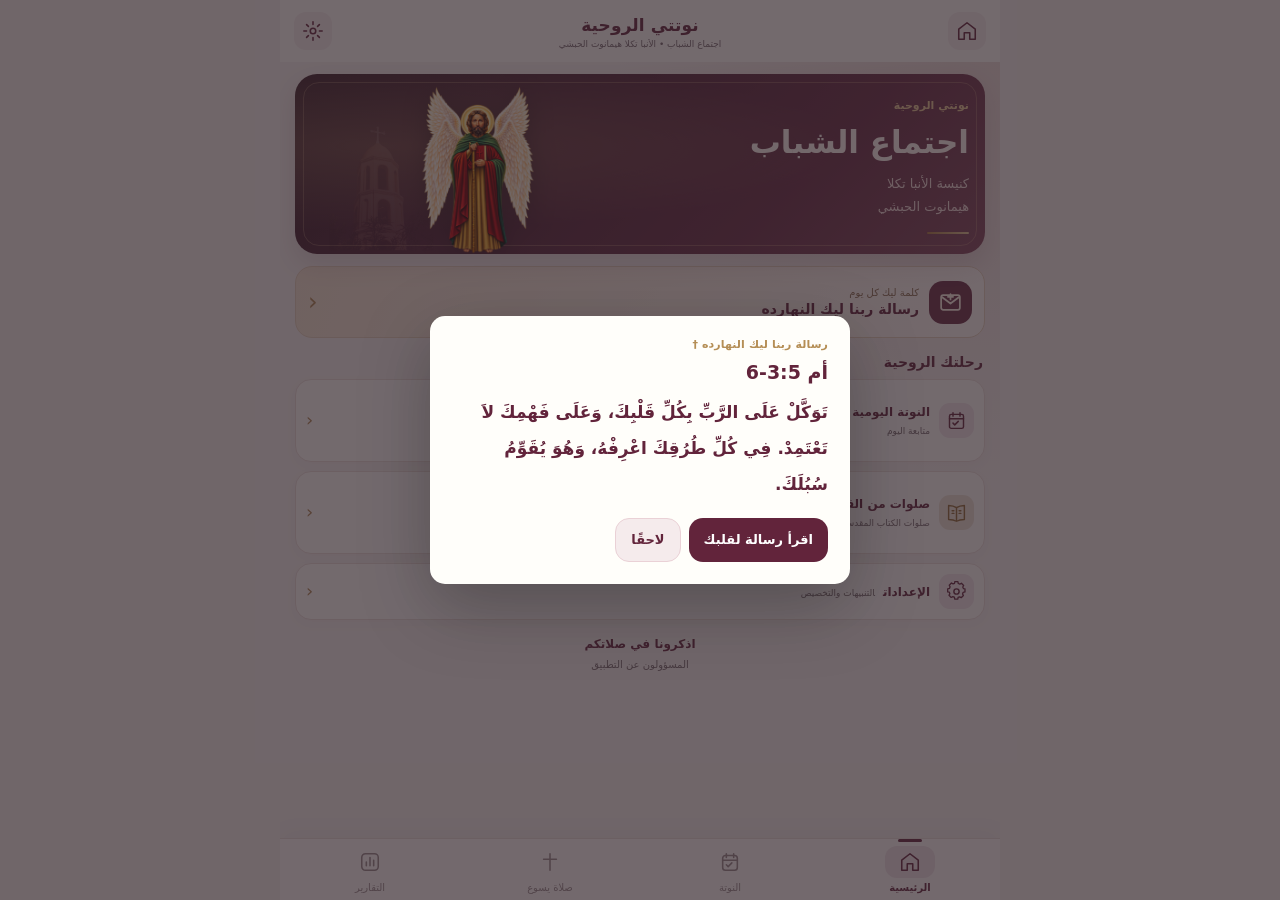
==== app/src/main/assets/index.html @ 1255332a "Add files via upload" ====
<!doctype html><html lang="ar" dir="rtl"><head><meta charset="utf-8"><meta name="viewport" content="width=device-width,initial-scale=1,viewport-fit=cover"><meta name="theme-color" content="#faf7f2"><title>نوتتي الروحية</title><link rel="stylesheet" href="style.css"></head><body><div id="app"><header class="topbar"><button id="backBtn" class="icon-btn" onclick="go('home')" aria-label="الرئيسية"><svg viewBox="0 0 24 24" fill="none" stroke="currentColor" stroke-width="1.7" stroke-linecap="round" stroke-linejoin="round"><path d="M3 10 12 3l9 7v11h-6v-7H9v7H3z"/></svg></button><div class="topbrand"><strong id="screenTitle">نوتتي الروحية</strong><span>اجتماع الشباب • الأنبا تكلا هيمانوت الحبشي</span></div><button class="icon-btn" onclick="go('settings')" aria-label="الإعدادات"><svg viewBox="0 0 24 24" fill="none" stroke="currentColor" stroke-width="1.7" stroke-linecap="round" stroke-linejoin="round"><circle cx="12" cy="12" r="3"/><path d="M12 2v3m0 14v3M2 12h3m14 0h3M5 5l2 2m10 10 2 2M5 19l2-2M17 7l2-2"/></svg></button></header><main id="view"></main><nav class="bottom-nav"><button data-page="home" onclick="go('home')"><span><svg viewBox="0 0 24 24" fill="none" stroke="currentColor" stroke-width="1.7" stroke-linecap="round" stroke-linejoin="round"><path d="M3 10 12 3l9 7v11h-6v-7H9v7H3z"/></svg></span>الرئيسية</button><button data-page="daily" onclick="go('daily')"><span><svg viewBox="0 0 24 24" fill="none" stroke="currentColor" stroke-width="1.7" stroke-linecap="round" stroke-linejoin="round"><rect x="4" y="5" width="16" height="16" rx="3"/><path d="M8 3v4m8-4v4M4 10h16m-12 5 2 2 4-4"/></svg></span>النوتة</button><button data-page="jesus" onclick="go('jesus')"><span><svg viewBox="0 0 24 24" fill="none" stroke="currentColor" stroke-width="1.7" stroke-linecap="round" stroke-linejoin="round"><path d="M12 3v18M5 9h14"/></svg></span>صلاة يسوع</button><button data-page="reports" onclick="go('reports')"><span><svg viewBox="0 0 24 24" fill="none" stroke="currentColor" stroke-width="1.7" stroke-linecap="round" stroke-linejoin="round"><rect x="3" y="3" width="18" height="18" rx="4"/><path d="M8 16v-4m4 4V7m4 9v-6"/></svg></span>التقارير</button></nav></div><div id="modalRoot"></div><script src="content.js"></script><script src="jesus_prayers.js"></script><script src="app.js"></script></body></html>
---- app/src/main/assets/style.css ----
:root{--bg:#faf7f2;--paper:#fffdfa;--wine:#74293f;--wine2:#925066;--deep:#482f38;--gold:#ad8652;--line:#e9ddd6;--muted:#85777a;--rose:#f5ebec;--shadow:0 5px 20px rgba(75,38,48,.07)}*{box-sizing:border-box}html,body{margin:0;height:100%;background:var(--bg);color:var(--deep);font-family:'Cairo','Noto Sans Arabic','Tahoma',sans-serif;-webkit-tap-highlight-color:transparent}body{overscroll-behavior:none}button,input{font-family:inherit}button{cursor:pointer}#app{display:flex;flex-direction:column;min-height:100dvh;max-width:720px;margin:auto;background:var(--bg)}.topbar{height:61px;min-height:61px;display:flex;align-items:center;padding:7px 16px;gap:12px;background:var(--paper);border-bottom:1px solid var(--line)}.topbrand{flex:1;min-width:0;text-align:center}.topbrand strong{font-size:17px;color:var(--wine);display:block;line-height:1.45}.topbrand span{display:block;font-size:9.5px;color:var(--muted);white-space:nowrap;overflow:hidden;text-overflow:ellipsis}.icon-btn{border:1px solid var(--line);background:#fff;width:36px;height:36px;border-radius:9px;font-size:21px;color:var(--wine);display:flex;align-items:center;justify-content:center}.bottom-nav{display:flex;height:64px;min-height:64px;background:#fff;box-shadow:0 -2px 12px #4f26300d;border-top:1px solid var(--line);padding-bottom:env(safe-area-inset-bottom)}.bottom-nav button{flex:1;background:transparent;border:0;font-size:11px;color:#998a8c;display:flex;flex-direction:column;align-items:center;justify-content:center;gap:3px}.bottom-nav button span{font-size:21px;line-height:1}.bottom-nav button.active{color:var(--wine);font-weight:800}main{flex:1;min-height:0;overflow-y:auto;padding:14px 17px 22px;scrollbar-width:thin}.hero{display:flex;align-items:center;min-height:190px;background:linear-gradient(118deg,#fffaf4,#f5e9e4);border:1px solid var(--line);border-radius:13px;overflow:hidden;position:relative;box-shadow:var(--shadow);padding:12px 15px}.hero-text{position:relative;z-index:1;flex:1;min-width:0}.eyebrow{font-size:11px;color:var(--gold);font-weight:700;letter-spacing:.1px}.hero h1{font-size:clamp(22px,6.8vw,30px);line-height:1.55;color:var(--wine);margin:2px 0 3px;font-weight:800}.hero .churchname{font-size:12px;line-height:1.9;color:#63464e;font-weight:600}.hero img{width:41%;height:184px;object-fit:contain;object-position:bottom center;filter:drop-shadow(0 5px 6px #65322518);align-self:end}.hero .tower{position:absolute;left:2%;bottom:-2px;width:29%;height:135px;opacity:.11;z-index:0;object-fit:contain;pointer-events:none}.section-label{margin:18px 2px 11px;color:var(--wine);font-size:14px;font-weight:800}.home-grid{display:grid;grid-template-columns:1fr 1fr;gap:11px}.home-tile{background:var(--paper);border:1px solid var(--line);min-height:103px;border-radius:11px;box-shadow:var(--shadow);display:flex;align-items:center;gap:11px;padding:13px 12px;text-align:right;color:var(--wine);font-size:13px;font-weight:800;line-height:1.6}.home-tile:active,.btn:active{transform:scale(.987)}.tile-icon{flex:none;width:37px;height:37px;border-radius:10px;background:var(--rose);color:var(--wine);display:grid;place-items:center;font-size:24px;font-weight:400}.home-tile small{display:block;font-size:10px;color:var(--muted);font-weight:400;margin-top:2px}.home-tile.special{background:#f4e8e9;border-color:#e4cbd0}.footer-note{text-align:center;margin:20px 0 0;color:var(--wine);font-size:13px;font-weight:750;line-height:1.9}.footer-note small{display:block;font-size:10px;color:var(--muted);font-weight:400}.ornament{height:2px;width:36px;background:var(--gold);margin:12px auto}.page-title{display:flex;align-items:center;justify-content:space-between;gap:10px;margin:3px 0 13px}.page-title h1{margin:0;color:var(--wine);font-size:21px}.subtext{font-size:12px;color:var(--muted);line-height:1.85}.card{background:var(--paper);border:1px solid var(--line);border-radius:12px;padding:14px;margin-bottom:11px;box-shadow:var(--shadow)}.card h2{color:var(--wine);font-size:15px;margin:0 0 10px}.tag{background:var(--rose);color:var(--wine);padding:5px 10px;border-radius:7px;font-size:11px}.pill-date{font-size:11px;color:var(--muted);background:#f3ece8;padding:5px 9px;border-radius:6px}.grid-checks{display:grid;grid-template-columns:repeat(2,minmax(0,1fr));gap:4px 10px}.check-item{display:flex;align-items:center;gap:8px;min-height:37px;color:#40353a;font-size:12.5px;cursor:pointer;line-height:1.5}.check-item input{accent-color:var(--wine);width:18px;height:18px;flex:none}.compact .card{padding:11px 13px;margin-bottom:7px}.compact .card h2{margin-bottom:5px}.compact .check-item{min-height:32px;font-size:12px}.btn{background:var(--wine);color:#fff;border:0;border-radius:9px;min-height:40px;padding:9px 14px;font-size:13px;font-weight:750}.btn.alt{background:var(--rose);color:var(--wine);border:1px solid #ead1d6}.btn.line{background:#fff;color:var(--wine);border:1px solid var(--line)}.row{display:flex;align-items:center;gap:9px}.space{justify-content:space-between}.stack{display:flex;flex-direction:column;gap:10px}.prayer-focus{display:flex;align-items:center;justify-content:center;flex-direction:column;min-height:52dvh;padding:30px 5px;text-align:center}.prayer-focus blockquote{margin:16px 0;color:var(--wine);font-size:clamp(27px,7vw,39px);font-weight:800;line-height:2.05;max-width:560px}.mini-cross{color:var(--gold);font-size:28px}.count-tap{border:1px solid #dfc8ce;border-radius:10px;background:#fff;display:flex;align-items:center;padding:7px 9px;gap:9px}.count-number{font-size:24px;color:var(--wine);font-weight:800;min-width:27px;text-align:center}.count-tap img{width:43px;height:43px;object-fit:cover;border-radius:50%;background:#f8f0e6;object-position:50% 15%}.hint{font-size:10px;color:var(--muted)}.reading{white-space:pre-wrap;font-size:20px;line-height:2.05;color:#372e30;overflow-wrap:anywhere}.verse{font-size:21px;line-height:2.1;font-weight:700;color:var(--wine);white-space:pre-wrap;margin:7px 0}.verse-source{color:#9a7450;font-size:12px}.message{font-size:18px;line-height:2;color:#463639;white-space:pre-wrap}.search{width:100%;padding:12px 13px;background:#fff;border:1px solid var(--line);border-radius:8px;font-size:14px;margin-bottom:12px;outline-color:var(--wine)}.prayer-row{width:100%;display:flex;align-items:center;justify-content:space-between;text-align:right;gap:10px;padding:13px 12px;background:#fff;border:1px solid var(--line);border-radius:9px;margin-bottom:8px;color:var(--wine)}.prayer-row strong{font-size:13px}.prayer-row small{font-size:10px;color:var(--muted);display:block;margin-top:4px}.report-kpis{display:grid;grid-template-columns:1fr 1fr;gap:9px}.kpi{border:1px solid var(--line);background:#fff;border-radius:10px;padding:13px}.kpi small{display:block;color:var(--muted);font-size:11px}.kpi strong{font-size:27px;color:var(--wine);display:block;margin:3px 0}.report-line{display:flex;align-items:center;justify-content:space-between;gap:7px;padding:10px 0;border-bottom:1px solid #f0e7e4;font-size:13px}.report-line:last-child{border-bottom:0}.report-line strong{color:var(--wine)}.field{border:1px solid var(--line);border-radius:8px;background:#fff;padding:11px;min-width:0;width:100%;color:var(--deep);font-size:13px}.notice{background:#fcf2ea;border:1px solid #eedcc7;color:#7e603e;border-radius:10px;padding:12px;font-size:12px;line-height:1.9;margin-bottom:10px}.notice.severe{background:#f9e9eb;border-color:#e8c2ca;color:#842e43}.setting-row{display:flex;justify-content:space-between;align-items:center;border-bottom:1px solid var(--line);padding:12px 0;gap:12px;font-size:13px}.setting-row input{accent-color:var(--wine);width:20px;height:20px}.modal-shade{position:fixed;inset:0;background:#2e2027aa;display:flex;align-items:center;justify-content:center;padding:22px;z-index:50}.modal{max-width:420px;width:100%;background:var(--paper);border-radius:15px;padding:22px;max-height:83dvh;overflow:auto;box-shadow:0 22px 70px #0004}.modal h2{font-size:19px;color:var(--wine);margin:0 0 12px}.actions{display:flex;flex-wrap:wrap;gap:8px;margin-top:15px}.muted{color:var(--muted)}.empty{text-align:center;color:var(--muted);padding:25px 10px;font-size:13px}.label{font-size:12px;font-weight:700;color:var(--wine);margin-bottom:5px;display:block}@media(max-height:780px){.hero{min-height:155px;padding:8px 13px}.hero img{height:153px}.home-tile{min-height:86px;padding:9px 10px}.home-grid{gap:8px}.section-label{margin:12px 2px 8px}.footer-note{margin-top:11px}main{padding-top:9px}.tile-icon{width:31px;height:31px;font-size:21px}.home-tile{font-size:12px}.home-tile small{font-size:9px}}@media(max-width:350px){.home-tile{gap:7px;padding:9px 7px;font-size:11px}.tile-icon{width:29px;height:29px;font-size:19px}.grid-checks{column-gap:5px}.check-item{font-size:11px}}@media print{.topbar,.bottom-nav,.btn,.icon-btn,.search,.no-print{display:none!important}main{overflow:visible!important}.card{box-shadow:none}body{background:white}}

/* v7 refinement: restrained premium modern mobile UI */
:root{--bg:#fbf8f4;--paper:#fffefc;--wine:#742c44;--gold:#ad8b59;--line:#e8ded8;--shadow:0 3px 16px rgba(72,38,50,.055)}
body{font-family:Tahoma,"Noto Sans Arabic",Arial,sans-serif}.hero{background:linear-gradient(120deg,#fffefd,#f7eee9);border-radius:10px}.home-tile{border-radius:9px;box-shadow:0 2px 10px #4b26300b}.tile-icon{border-radius:8px}.card,.prayer-row,.kpi{border-radius:9px}.prayer-focus blockquote{font-weight:750;line-height:1.95}.bottom-nav{box-shadow:0 -1px 9px #4f263010}.notice{border-radius:8px}.field{font-size:12px}select.field{min-height:40px}.home-tile.special{background:#f9f1ef}.topbrand span{font-size:9px}.hero .tower{opacity:.14}

.diary-date{max-width:132px;width:132px;height:35px;padding:4px 6px;font-size:11px}.page-title:has(.diary-date) h1{font-size:17px}

/* Flat modern line icons and compact responsive home */
.tile-icon svg{display:block}.tile-icon{background:#f7efec}.home-tile.special .tile-icon{background:#f1e2e5}.home-tile{font-weight:700}.hero h1{letter-spacing:0}.hero-text .churchname{max-width:200px}.topbrand strong{font-weight:750}
@media(max-height:740px){.hero{min-height:142px}.hero img{height:136px}.home-tile{min-height:74px}.section-label{margin:9px 2px 7px}.footer-note{margin-top:7px}main{padding-bottom:10px}.bottom-nav{height:55px;min-height:55px}}


/* v9 premium refresh */
.topbar{height:74px;min-height:74px;padding:10px 18px;border-bottom:1px solid #e7ddd8;background:linear-gradient(180deg,#fffefd 0%,#fbf7f3 100%);box-shadow:0 10px 25px rgba(71,39,49,.04)}
.topbrand strong{font-size:19px;font-weight:800;letter-spacing:.1px}
.topbrand span{font-size:11px}
.icon-btn{width:46px;height:46px;border-radius:16px;background:linear-gradient(180deg,#fff,#f7efeb);box-shadow:0 8px 18px rgba(90,53,65,.06);font-size:24px}
main{padding:18px 18px 24px}
.premium-hero{min-height:225px;padding:18px 18px 12px;border-radius:24px;background:radial-gradient(circle at top right,rgba(173,139,89,.15),transparent 32%),linear-gradient(135deg,#fffdfb 0%,#f6ece7 55%,#f3e6df 100%);box-shadow:0 16px 40px rgba(79,39,54,.08)}
.premium-hero .hero-text{padding-inline-start:4px}
.premium-hero .hero-subline{margin-top:12px;font-size:12.5px;line-height:1.85;color:#765a61;background:rgba(255,255,255,.55);padding:8px 12px;border:1px solid rgba(116,44,68,.08);border-radius:999px;display:inline-block;backdrop-filter:blur(4px)}
.premium-hero h1{font-size:clamp(28px,7vw,34px);margin-top:4px}
.premium-hero .churchname{font-size:16px;line-height:1.8;color:#5b4048}
.premium-hero img:not(.tower){height:215px;width:38%}
.premium-hero .tower{opacity:.12;width:32%}
.quick-strip{display:grid;grid-template-columns:repeat(3,1fr);gap:10px;margin:16px 0 10px}
.quick-pill{background:linear-gradient(180deg,#fff,#fbf5f1);border:1px solid #eadfda;border-radius:18px;padding:12px 10px;box-shadow:0 8px 24px rgba(76,42,54,.045);text-align:center}
.quick-pill strong{display:block;font-size:22px;color:var(--wine);margin-bottom:3px}
.quick-pill span{font-size:11px;color:#7e7174}
.section-label{font-size:18px;margin:20px 4px 12px}
.premium-grid{gap:14px;margin-top:12px}
.home-tile{min-height:118px;border-radius:22px;padding:16px 14px;border:1px solid #eadfd9;box-shadow:0 14px 32px rgba(76,41,53,.06);background:linear-gradient(180deg,#fffefd,#fbf6f2)}
.home-tile.special{background:linear-gradient(180deg,#f9efef,#f7ecec);border-color:#ead3d8}
.tile-icon{width:48px;height:48px;border-radius:16px;background:linear-gradient(180deg,#f8f0ec,#f2e3e6);box-shadow:inset 0 1px 0 rgba(255,255,255,.9);color:var(--wine)}
.tile-icon svg{width:26px;height:26px}
.home-tile span{font-size:15px;line-height:1.7}
.home-tile small{font-size:11.5px;margin-top:4px;line-height:1.7}
.footer-note{margin:26px 0 6px;font-size:18px;line-height:1.8}
.footer-note small{font-size:12px}
.page-title{margin:6px 0 16px}
.page-title h1{font-size:24px}
.tag{padding:7px 11px;border-radius:999px;background:#f4e8e9;font-weight:700}
.jesus-hero{background:linear-gradient(180deg,#fffefd 0%,#f9f3ef 100%);border:1px solid #eadfd8;border-radius:24px;padding:16px;box-shadow:0 16px 34px rgba(71,38,49,.06)}
.jesus-stats{display:grid;grid-template-columns:repeat(3,1fr);gap:10px;margin-bottom:14px}
.stat-box{background:#fff;border:1px solid #eee1db;border-radius:18px;padding:12px 10px;text-align:center;box-shadow:0 6px 18px rgba(70,36,47,.04)}
.stat-box.primary{background:linear-gradient(180deg,#fff8f8,#f9edee);border-color:#e8d1d6}
.stat-box small{display:block;font-size:11px;color:#87777b;margin-bottom:4px}
.stat-box strong{display:block;font-size:24px;color:var(--wine)}
.count-tap.giant{width:100%;justify-content:space-between;align-items:center;padding:14px 16px;border-radius:22px;border:1px solid #e6d6cd;background:linear-gradient(135deg,#fff6f1,#fdfaf7);box-shadow:0 14px 24px rgba(95,63,45,.08);min-height:96px;transition:transform .12s ease, box-shadow .12s ease}
.count-tap.giant:active{transform:scale(.985)}
.tap-visual{display:flex;align-items:center;gap:14px;text-align:right}
.tap-visual img{width:62px;height:62px;border-radius:18px;padding:3px;background:linear-gradient(180deg,#fff4e9,#f7e2cf);box-shadow:0 8px 20px rgba(98,67,33,.13)}
.tap-visual b{display:block;color:var(--wine);font-size:18px;margin-bottom:3px}
.tap-visual span{display:block;font-size:12px;color:#7d6e73}
.tap-plus{font-size:24px;font-weight:800;color:#9f7b49;background:#fff;border:1px solid #ead9cb;min-width:54px;height:54px;border-radius:18px;display:grid;place-items:center;box-shadow:0 8px 18px rgba(95,63,45,.08)}
.count-tap.giant.pulse{animation:pulseTap .26s ease 1}
@keyframes pulseTap{0%{transform:scale(1)}50%{transform:scale(.985);box-shadow:0 8px 18px rgba(95,63,45,.15)}100%{transform:scale(1)}}
.jesus-actions{margin-top:12px;align-items:flex-start}
.jesus-actions .hint{font-size:12px;line-height:1.85;max-width:70%}
.premium-prayer-focus{min-height:43dvh;padding:30px 10px 10px}
.premium-prayer-focus blockquote{font-size:clamp(30px,7.2vw,44px);line-height:2.0;letter-spacing:.1px}
.ornament.wide{width:104px;height:4px;border-radius:999px;background:linear-gradient(90deg,#b49260,#d0b07a,#b49260)}
.bottom-nav{height:74px;min-height:74px;border-top:1px solid #e9dfda;background:rgba(255,255,255,.96);backdrop-filter:blur(10px);box-shadow:0 -10px 30px rgba(75,37,48,.06)}
.bottom-nav button{font-size:12px;gap:5px}
.bottom-nav button span{font-size:23px}
.bottom-nav button.active{position:relative}
.bottom-nav button.active::before{content:'';position:absolute;top:6px;left:50%;transform:translateX(-50%);width:28px;height:3px;border-radius:999px;background:var(--wine)}
.card,.prayer-row,.kpi,.field{border-radius:18px}
.card{box-shadow:0 14px 30px rgba(71,37,49,.05);padding:16px}
.btn{border-radius:14px;min-height:44px;padding:10px 15px;box-shadow:0 10px 18px rgba(116,44,68,.14)}
.btn.line,.btn.alt{box-shadow:none}
@media(max-width:420px){
  .premium-hero{min-height:205px;padding:16px 14px 10px}
  .premium-hero img:not(.tower){height:188px;width:42%}
  .quick-strip{grid-template-columns:1fr;gap:8px}
  .home-grid{grid-template-columns:1fr 1fr}
  .home-tile{min-height:110px;padding:14px 12px}
  .tile-icon{width:44px;height:44px}
  .jesus-stats{grid-template-columns:1fr}
  .count-tap.giant{padding:12px 13px}
  .tap-visual b{font-size:16px}
  .jesus-actions{flex-direction:column;gap:10px}
  .jesus-actions .hint{max-width:100%}
}

.premium-prayer-focus{min-height:0;padding:24px 15px 30px;margin-top:16px;background:linear-gradient(145deg,#fffdf9,#f8efea);border:1px solid var(--line);border-radius:24px}.premium-prayer-focus blockquote{font-size:clamp(22px,5.7vw,32px);line-height:1.9;overflow-wrap:anywhere;white-space:pre-wrap;margin:12px 0 18px}.prayer-change{animation:prayerReveal .24s ease-out}@keyframes prayerReveal{from{opacity:.2;transform:translateY(5px)}to{opacity:1;transform:translateY(0)}}@media(prefers-reduced-motion:reduce){.prayer-change{animation:none}}@media(max-width:420px){.jesus-stats{grid-template-columns:repeat(3,minmax(0,1fr));gap:6px}.stat-box{padding:8px 4px}.stat-box small{font-size:10px}.quick-strip{grid-template-columns:repeat(3,minmax(0,1fr));gap:6px}.quick-pill{padding:8px 4px}}
/* V12: editorial, youth-oriented interface; stable viewport shell */
:root{--bg:#f6f3ef;--paper:#fffefa;--wine:#62243b;--deep:#35252d;--gold:#b58e55;--muted:#74696c;--line:#e8ded8}
html,body{height:100%;overflow:hidden}body{font-family:system-ui,'Noto Sans Arabic',Arial,sans-serif}#app{height:100vh;height:100dvh;min-height:0;overflow:hidden;background:radial-gradient(ellipse at 100% 0,#eadad5 0,transparent 38%),var(--bg)}.topbar{height:62px;min-height:62px;padding:8px 14px;background:#fffefa;border:0;box-shadow:none}.topbrand strong{font-size:17px;line-height:1.5}.topbrand span{font-size:9px}.icon-btn{width:38px;height:38px;border-radius:12px;box-shadow:none;background:#f6f0ec;border:0}.icon-btn svg,.bottom-nav svg{width:22px;height:22px;display:block}main{padding:12px 15px 16px;overflow:auto;overscroll-behavior:contain}.bottom-nav{flex-shrink:0;height:62px;min-height:62px;background:#fffefa;box-shadow:0 -5px 24px #3a20200a}.bottom-nav button{font-size:10px;gap:4px}.bottom-nav button.active::before{top:0;width:24px;height:3px}.bottom-nav button.active span{background:#f2e5e8;border-radius:12px;padding:5px 14px}.bottom-nav button span{padding:5px 14px}.welcome-art{position:relative;overflow:hidden;isolation:isolate;display:flex;align-items:center;min-height:180px;border-radius:22px;background:radial-gradient(ellipse at 12% 40%,#b78e6655,transparent 55%),linear-gradient(135deg,#321823,#652b42 70%,#81465a);color:#fff5e6;box-shadow:0 10px 24px #51253825;padding:20px 16px}.welcome-art:before{content:'';position:absolute;inset:8px;border:1px solid #e8c99845;border-radius:16px;pointer-events:none}.welcome-copy{z-index:2;width:60%}.welcome-kicker{font-size:11px;color:#e8c893;font-weight:600}.welcome-copy h1{font-size:clamp(23px,6.4vw,31px);margin:6px 0;line-height:1.5;color:#fffaf2}.welcome-copy p{font-size:13px;line-height:1.8;margin:0;color:#f1ddd9}.gold-rule{display:block;background:linear-gradient(90deg,#a9783f,#e4c995);height:2px;width:42px;border-radius:4px;margin-top:14px}.welcome-saint{position:absolute;left:5%;bottom:0;height:94%;width:43%;object-fit:contain;object-position:bottom;filter:drop-shadow(0 4px 12px #0005);z-index:1}.welcome-tower{position:absolute;left:0;bottom:0;height:80%;opacity:.13;z-index:0}.feature-link{width:100%;margin:12px 0 0;border:1px solid #e5d3bc;border-radius:17px;background:linear-gradient(110deg,#f4e5d1,#fffcf7);padding:12px;display:flex;align-items:center;gap:10px;text-align:right;color:var(--wine);min-height:72px}.feature-symbol{display:grid;place-items:center;width:43px;height:43px;border-radius:14px;color:#fff5e6;background:#692d44;flex:none}.feature-link small,.feature-link strong{display:block}.feature-link small{font-size:10px;color:#866a4c}.feature-link strong{font-size:14px;margin-top:3px}.arrow{margin-inline-start:auto;font-size:24px;font-weight:400;color:#ad8652}.section-label{font-size:14px;margin:16px 2px 9px}.modern-grid{gap:9px;margin:0}.modern-grid .home-tile{min-height:83px;padding:10px;border-radius:16px;box-shadow:0 4px 13px #49263708;gap:9px;background:#fffefa;align-items:center}.modern-grid .tile-icon{width:35px;height:35px;border-radius:11px;background:#f2e7e9;box-shadow:none}.modern-grid .tile-icon svg{width:21px;height:21px}.modern-grid .tile-copy{font-size:12px;line-height:1.5;min-width:0}.modern-grid .tile-copy small{font-size:9px;line-height:1.5;margin-top:4px}.modern-grid .arrow{font-size:18px}.modern-grid .tile-settings{grid-column:1/-1;min-height:56px}.modern-grid .tile-settings .tile-copy small{display:inline;margin-inline-start:8px}.tile-jesus .tile-icon,.tile-prayers .tile-icon{background:#eee5d5;color:#906b37}.footer-note{font-size:12px;margin:14px 0 0}.footer-note small{font-size:10px}.feature-link:active,.home-tile:active,.dock-tap:active{transform:scale(.98)}.feature-link,.home-tile,.dock-tap{transition:transform .15s ease}.prayer-layout{height:100%;min-height:0;display:flex;flex-direction:column;gap:10px}.prayer-toolbar{display:flex;align-items:center;justify-content:space-between;gap:8px;color:var(--wine);font-size:13px;font-weight:700;flex:none}.font-controls{display:flex;align-items:center;gap:7px;font-size:10px;color:var(--muted)}.font-controls button{border:1px solid var(--line);border-radius:10px;background:#fffefa;width:38px;height:36px;font-size:23px;line-height:1;color:var(--wine)}.prayer-stage{flex:1;min-height:0;display:flex;flex-direction:column;align-items:center;justify-content:center;position:relative;border-radius:22px;border:1px solid #e5d8cc;background:radial-gradient(ellipse at 50% 0,#f1dfc880,transparent 55%),#fffdfa;padding:18px 16px;box-shadow:0 6px 25px #5b302a0a;overflow:hidden}.stage-cross{font-size:28px;color:var(--gold);flex:none;margin-bottom:12px}.prayer-scroll{min-height:0;max-height:100%;overflow:auto;width:100%;text-align:center;overscroll-behavior:contain}.prayer-stage blockquote{margin:0;color:var(--wine);line-height:1.85;font-weight:650;overflow-wrap:anywhere;white-space:pre-wrap}.prayer-stage .gold-rule{flex:none;margin:18px auto 0}.prayer-dock{flex:none;display:grid;grid-template-columns:1fr 1.25fr 1fr;align-items:center;gap:6px 8px;background:#fffefa;border:1px solid var(--line);padding:10px 12px;border-radius:20px;box-shadow:0 5px 22px #4e26310a}.dock-stat{text-align:center}.dock-stat small{display:block;font-size:10px;color:var(--muted)}.dock-stat strong{display:block;color:var(--wine);font-size:25px;line-height:1.6}.dock-tap{display:flex;flex-direction:column;align-items:center;gap:2px;border:0;background:transparent;color:var(--wine);font-size:11px;font-weight:700;padding:0;touch-action:manipulation}.dock-tap img{width:77px;height:77px;object-fit:contain;display:block}.dock-tap.pulse img{animation:dockPulse .22s ease}@keyframes dockPulse{50%{transform:scale(.91)}}.resume-button{grid-column:1/3;justify-self:start;background:#f5e9eb;color:var(--wine);border:0;border-radius:10px;padding:8px 12px;font-size:11px}.carry-label{font-size:9px;text-align:center;color:var(--muted)}main[data-screen=jesus]{overflow:hidden}.card,.prayer-row,.kpi{border-radius:15px;box-shadow:0 4px 16px #4e263108}.btn{background:var(--wine);box-shadow:none}.field{border-radius:12px}.setting-row{line-height:1.6}.setting-row input[type=checkbox]{appearance:none;width:42px;height:24px;border-radius:99px;background:#d9d1cf;position:relative;flex:none;transition:background .2s}.setting-row input[type=checkbox]:checked{background:var(--wine)}.setting-row input[type=checkbox]:before{content:'';position:absolute;top:3px;left:3px;width:18px;height:18px;background:white;border-radius:50%;transition:transform .2s}.setting-row input[type=checkbox]:checked:before{transform:translateX(18px)}@media(max-height:690px){.welcome-art{min-height:150px;padding:14px}.modern-grid .home-tile{min-height:69px}.feature-link{min-height:60px}.topbar{height:54px;min-height:54px}.bottom-nav{height:55px;min-height:55px}.prayer-stage{padding:12px}.dock-tap img{width:63px;height:63px}}@media(prefers-reduced-motion:reduce){*{animation:none!important;transition:none!important}}
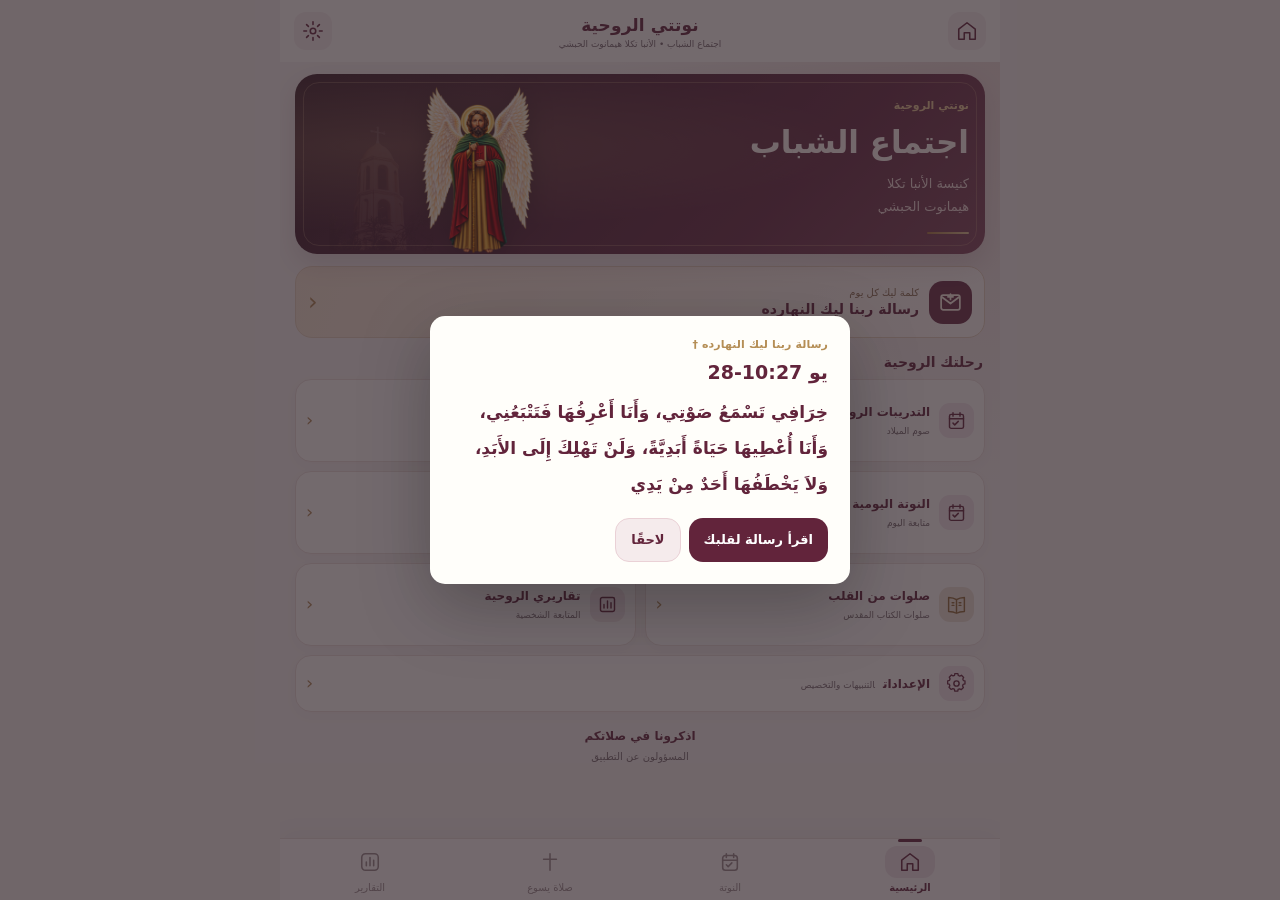
==== commit 24bce1d5: "Add files via upload" ====
--- a/app/src/main/assets/index.html
+++ b/app/src/main/assets/index.html
@@ -1 +1 @@
-<!doctype html><html lang="ar" dir="rtl"><head><meta charset="utf-8"><meta name="viewport" content="width=device-width,initial-scale=1,viewport-fit=cover"><meta name="theme-color" content="#faf7f2"><title>نوتتي الروحية</title><link rel="stylesheet" href="style.css"></head><body><div id="app"><header class="topbar"><button id="backBtn" class="icon-btn" onclick="go('home')" aria-label="الرئيسية"><svg viewBox="0 0 24 24" fill="none" stroke="currentColor" stroke-width="1.7" stroke-linecap="round" stroke-linejoin="round"><path d="M3 10 12 3l9 7v11h-6v-7H9v7H3z"/></svg></button><div class="topbrand"><strong id="screenTitle">نوتتي الروحية</strong><span>اجتماع الشباب • الأنبا تكلا هيمانوت الحبشي</span></div><button class="icon-btn" onclick="go('settings')" aria-label="الإعدادات"><svg viewBox="0 0 24 24" fill="none" stroke="currentColor" stroke-width="1.7" stroke-linecap="round" stroke-linejoin="round"><circle cx="12" cy="12" r="3"/><path d="M12 2v3m0 14v3M2 12h3m14 0h3M5 5l2 2m10 10 2 2M5 19l2-2M17 7l2-2"/></svg></button></header><main id="view"></main><nav class="bottom-nav"><button data-page="home" onclick="go('home')"><span><svg viewBox="0 0 24 24" fill="none" stroke="currentColor" stroke-width="1.7" stroke-linecap="round" stroke-linejoin="round"><path d="M3 10 12 3l9 7v11h-6v-7H9v7H3z"/></svg></span>الرئيسية</button><button data-page="daily" onclick="go('daily')"><span><svg viewBox="0 0 24 24" fill="none" stroke="currentColor" stroke-width="1.7" stroke-linecap="round" stroke-linejoin="round"><rect x="4" y="5" width="16" height="16" rx="3"/><path d="M8 3v4m8-4v4M4 10h16m-12 5 2 2 4-4"/></svg></span>النوتة</button><button data-page="jesus" onclick="go('jesus')"><span><svg viewBox="0 0 24 24" fill="none" stroke="currentColor" stroke-width="1.7" stroke-linecap="round" stroke-linejoin="round"><path d="M12 3v18M5 9h14"/></svg></span>صلاة يسوع</button><button data-page="reports" onclick="go('reports')"><span><svg viewBox="0 0 24 24" fill="none" stroke="currentColor" stroke-width="1.7" stroke-linecap="round" stroke-linejoin="round"><rect x="3" y="3" width="18" height="18" rx="4"/><path d="M8 16v-4m4 4V7m4 9v-6"/></svg></span>التقارير</button></nav></div><div id="modalRoot"></div><script src="content.js"></script><script src="jesus_prayers.js"></script><script src="app.js"></script></body></html>
+<!doctype html><html lang="ar" dir="rtl"><head><meta charset="utf-8"><meta name="viewport" content="width=device-width,initial-scale=1,viewport-fit=cover"><meta name="theme-color" content="#faf7f2"><title>نوتتي الروحية</title><link rel="stylesheet" href="style.css"></head><body><div id="app"><header class="topbar"><button id="backBtn" class="icon-btn" onclick="go('home')" aria-label="الرئيسية"><svg viewBox="0 0 24 24" fill="none" stroke="currentColor" stroke-width="1.7" stroke-linecap="round" stroke-linejoin="round"><path d="M3 10 12 3l9 7v11h-6v-7H9v7H3z"/></svg></button><div class="topbrand"><strong id="screenTitle">نوتتي الروحية</strong><span>اجتماع الشباب • الأنبا تكلا هيمانوت الحبشي</span></div><button class="icon-btn" onclick="go('settings')" aria-label="الإعدادات"><svg viewBox="0 0 24 24" fill="none" stroke="currentColor" stroke-width="1.7" stroke-linecap="round" stroke-linejoin="round"><circle cx="12" cy="12" r="3"/><path d="M12 2v3m0 14v3M2 12h3m14 0h3M5 5l2 2m10 10 2 2M5 19l2-2M17 7l2-2"/></svg></button></header><main id="view"></main><nav class="bottom-nav"><button data-page="home" onclick="go('home')"><span><svg viewBox="0 0 24 24" fill="none" stroke="currentColor" stroke-width="1.7" stroke-linecap="round" stroke-linejoin="round"><path d="M3 10 12 3l9 7v11h-6v-7H9v7H3z"/></svg></span>الرئيسية</button><button data-page="daily" onclick="go('daily')"><span><svg viewBox="0 0 24 24" fill="none" stroke="currentColor" stroke-width="1.7" stroke-linecap="round" stroke-linejoin="round"><rect x="4" y="5" width="16" height="16" rx="3"/><path d="M8 3v4m8-4v4M4 10h16m-12 5 2 2 4-4"/></svg></span>النوتة</button><button data-page="jesus" onclick="go('jesus')"><span><svg viewBox="0 0 24 24" fill="none" stroke="currentColor" stroke-width="1.7" stroke-linecap="round" stroke-linejoin="round"><path d="M12 3v18M5 9h14"/></svg></span>صلاة يسوع</button><button data-page="reports" onclick="go('reports')"><span><svg viewBox="0 0 24 24" fill="none" stroke="currentColor" stroke-width="1.7" stroke-linecap="round" stroke-linejoin="round"><rect x="3" y="3" width="18" height="18" rx="4"/><path d="M8 16v-4m4 4V7m4 9v-6"/></svg></span>التقارير</button></nav></div><div id="modalRoot"></div><script src="content.js"></script><script src="jesus_prayers.js"></script><script src="bible_data.js"></script><script src="reading.js"></script><script src="app.js"></script></body></html>
--- a/app/src/main/assets/style.css
+++ b/app/src/main/assets/style.css
@@ -88,3 +88,6 @@
 /* V12: editorial, youth-oriented interface; stable viewport shell */
 :root{--bg:#f6f3ef;--paper:#fffefa;--wine:#62243b;--deep:#35252d;--gold:#b58e55;--muted:#74696c;--line:#e8ded8}
 html,body{height:100%;overflow:hidden}body{font-family:system-ui,'Noto Sans Arabic',Arial,sans-serif}#app{height:100vh;height:100dvh;min-height:0;overflow:hidden;background:radial-gradient(ellipse at 100% 0,#eadad5 0,transparent 38%),var(--bg)}.topbar{height:62px;min-height:62px;padding:8px 14px;background:#fffefa;border:0;box-shadow:none}.topbrand strong{font-size:17px;line-height:1.5}.topbrand span{font-size:9px}.icon-btn{width:38px;height:38px;border-radius:12px;box-shadow:none;background:#f6f0ec;border:0}.icon-btn svg,.bottom-nav svg{width:22px;height:22px;display:block}main{padding:12px 15px 16px;overflow:auto;overscroll-behavior:contain}.bottom-nav{flex-shrink:0;height:62px;min-height:62px;background:#fffefa;box-shadow:0 -5px 24px #3a20200a}.bottom-nav button{font-size:10px;gap:4px}.bottom-nav button.active::before{top:0;width:24px;height:3px}.bottom-nav button.active span{background:#f2e5e8;border-radius:12px;padding:5px 14px}.bottom-nav button span{padding:5px 14px}.welcome-art{position:relative;overflow:hidden;isolation:isolate;display:flex;align-items:center;min-height:180px;border-radius:22px;background:radial-gradient(ellipse at 12% 40%,#b78e6655,transparent 55%),linear-gradient(135deg,#321823,#652b42 70%,#81465a);color:#fff5e6;box-shadow:0 10px 24px #51253825;padding:20px 16px}.welcome-art:before{content:'';position:absolute;inset:8px;border:1px solid #e8c99845;border-radius:16px;pointer-events:none}.welcome-copy{z-index:2;width:60%}.welcome-kicker{font-size:11px;color:#e8c893;font-weight:600}.welcome-copy h1{font-size:clamp(23px,6.4vw,31px);margin:6px 0;line-height:1.5;color:#fffaf2}.welcome-copy p{font-size:13px;line-height:1.8;margin:0;color:#f1ddd9}.gold-rule{display:block;background:linear-gradient(90deg,#a9783f,#e4c995);height:2px;width:42px;border-radius:4px;margin-top:14px}.welcome-saint{position:absolute;left:5%;bottom:0;height:94%;width:43%;object-fit:contain;object-position:bottom;filter:drop-shadow(0 4px 12px #0005);z-index:1}.welcome-tower{position:absolute;left:0;bottom:0;height:80%;opacity:.13;z-index:0}.feature-link{width:100%;margin:12px 0 0;border:1px solid #e5d3bc;border-radius:17px;background:linear-gradient(110deg,#f4e5d1,#fffcf7);padding:12px;display:flex;align-items:center;gap:10px;text-align:right;color:var(--wine);min-height:72px}.feature-symbol{display:grid;place-items:center;width:43px;height:43px;border-radius:14px;color:#fff5e6;background:#692d44;flex:none}.feature-link small,.feature-link strong{display:block}.feature-link small{font-size:10px;color:#866a4c}.feature-link strong{font-size:14px;margin-top:3px}.arrow{margin-inline-start:auto;font-size:24px;font-weight:400;color:#ad8652}.section-label{font-size:14px;margin:16px 2px 9px}.modern-grid{gap:9px;margin:0}.modern-grid .home-tile{min-height:83px;padding:10px;border-radius:16px;box-shadow:0 4px 13px #49263708;gap:9px;background:#fffefa;align-items:center}.modern-grid .tile-icon{width:35px;height:35px;border-radius:11px;background:#f2e7e9;box-shadow:none}.modern-grid .tile-icon svg{width:21px;height:21px}.modern-grid .tile-copy{font-size:12px;line-height:1.5;min-width:0}.modern-grid .tile-copy small{font-size:9px;line-height:1.5;margin-top:4px}.modern-grid .arrow{font-size:18px}.modern-grid .tile-settings{grid-column:1/-1;min-height:56px}.modern-grid .tile-settings .tile-copy small{display:inline;margin-inline-start:8px}.tile-jesus .tile-icon,.tile-prayers .tile-icon{background:#eee5d5;color:#906b37}.footer-note{font-size:12px;margin:14px 0 0}.footer-note small{font-size:10px}.feature-link:active,.home-tile:active,.dock-tap:active{transform:scale(.98)}.feature-link,.home-tile,.dock-tap{transition:transform .15s ease}.prayer-layout{height:100%;min-height:0;display:flex;flex-direction:column;gap:10px}.prayer-toolbar{display:flex;align-items:center;justify-content:space-between;gap:8px;color:var(--wine);font-size:13px;font-weight:700;flex:none}.font-controls{display:flex;align-items:center;gap:7px;font-size:10px;color:var(--muted)}.font-controls button{border:1px solid var(--line);border-radius:10px;background:#fffefa;width:38px;height:36px;font-size:23px;line-height:1;color:var(--wine)}.prayer-stage{flex:1;min-height:0;display:flex;flex-direction:column;align-items:center;justify-content:center;position:relative;border-radius:22px;border:1px solid #e5d8cc;background:radial-gradient(ellipse at 50% 0,#f1dfc880,transparent 55%),#fffdfa;padding:18px 16px;box-shadow:0 6px 25px #5b302a0a;overflow:hidden}.stage-cross{font-size:28px;color:var(--gold);flex:none;margin-bottom:12px}.prayer-scroll{min-height:0;max-height:100%;overflow:auto;width:100%;text-align:center;overscroll-behavior:contain}.prayer-stage blockquote{margin:0;color:var(--wine);line-height:1.85;font-weight:650;overflow-wrap:anywhere;white-space:pre-wrap}.prayer-stage .gold-rule{flex:none;margin:18px auto 0}.prayer-dock{flex:none;display:grid;grid-template-columns:1fr 1.25fr 1fr;align-items:center;gap:6px 8px;background:#fffefa;border:1px solid var(--line);padding:10px 12px;border-radius:20px;box-shadow:0 5px 22px #4e26310a}.dock-stat{text-align:center}.dock-stat small{display:block;font-size:10px;color:var(--muted)}.dock-stat strong{display:block;color:var(--wine);font-size:25px;line-height:1.6}.dock-tap{display:flex;flex-direction:column;align-items:center;gap:2px;border:0;background:transparent;color:var(--wine);font-size:11px;font-weight:700;padding:0;touch-action:manipulation}.dock-tap img{width:77px;height:77px;object-fit:contain;display:block}.dock-tap.pulse img{animation:dockPulse .22s ease}@keyframes dockPulse{50%{transform:scale(.91)}}.resume-button{grid-column:1/3;justify-self:start;background:#f5e9eb;color:var(--wine);border:0;border-radius:10px;padding:8px 12px;font-size:11px}.carry-label{font-size:9px;text-align:center;color:var(--muted)}main[data-screen=jesus]{overflow:hidden}.card,.prayer-row,.kpi{border-radius:15px;box-shadow:0 4px 16px #4e263108}.btn{background:var(--wine);box-shadow:none}.field{border-radius:12px}.setting-row{line-height:1.6}.setting-row input[type=checkbox]{appearance:none;width:42px;height:24px;border-radius:99px;background:#d9d1cf;position:relative;flex:none;transition:background .2s}.setting-row input[type=checkbox]:checked{background:var(--wine)}.setting-row input[type=checkbox]:before{content:'';position:absolute;top:3px;left:3px;width:18px;height:18px;background:white;border-radius:50%;transition:transform .2s}.setting-row input[type=checkbox]:checked:before{transform:translateX(18px)}@media(max-height:690px){.welcome-art{min-height:150px;padding:14px}.modern-grid .home-tile{min-height:69px}.feature-link{min-height:60px}.topbar{height:54px;min-height:54px}.bottom-nav{height:55px;min-height:55px}.prayer-stage{padding:12px}.dock-tap img{width:63px;height:63px}}@media(prefers-reduced-motion:reduce){*{animation:none!important;transition:none!important}}
+.reading-banner{background:linear-gradient(130deg,#381728,#782e48);color:#fff8eb;border-radius:24px;padding:24px;margin-bottom:18px;box-shadow:0 12px 30px #54223522}.reading-banner h1{font-size:25px;margin:8px 0}.reading-banner small{color:#e6c58b}.reading-banner p{margin:0}.reader-selects{display:grid;gap:8px}.reader-selects select{height:46px}.reader-tools{display:flex;gap:8px;margin:14px 0;position:sticky;top:0;background:var(--bg);padding:6px 0;z-index:2}.reader-paper{padding:18px;background:#fffdf9;border-radius:18px;border:1px solid #e8ded5;margin:12px 0}.reader-paper h2{font-size:17px;color:var(--wine);border-bottom:1px solid #e6d4bd;padding-bottom:12px}.bible-text{white-space:pre-wrap;line-height:2.1;overflow-wrap:anywhere}.reader-paper.night{background:#202023;color:#f6ead9;border-color:#444}.reader-paper.night h2{color:#e9c38b}.fast-feature{width:100%;display:flex;align-items:center;gap:14px;text-align:right;background:#fffaf2;border:1px solid #e5d2b5;border-radius:22px;color:#742c44;padding:20px}.fast-feature>span{font-size:42px;color:#ad8652}.fast-feature h2{margin:6px 0;font-size:20px}.fast-feature p{font-size:12px;margin:0}.fast-feature b{margin-right:auto;font-size:28px}.fast-slot{background:#fff;border:1px solid #eaded5;border-radius:20px;padding:18px;margin:14px 0}.fast-slot small{color:#947348}.fast-slot h2{font-size:18px;line-height:1.8;color:#742c44}.fast-slot .btn{width:100%}.fast-slot .check-item{margin-top:10px}
+
+.fast-progress{background:linear-gradient(145deg,#fffdfa,#f8f0e7);border:1px solid #e6d6c5;border-radius:20px;padding:17px;margin:14px 0 18px;color:#742c44}.fast-progress-head,.fast-progress-foot{display:flex;justify-content:space-between;align-items:center;gap:8px}.fast-progress-head h2{font-size:17px;margin:4px 0 12px}.fast-progress-head small,.fast-progress-foot{font-size:11px;color:#79676a}.fast-progress-head strong{font-size:30px;font-variant-numeric:tabular-nums}.fast-progress-track{height:9px;border-radius:99px;background:#e9ddd4;overflow:hidden;margin:8px 0 12px}.fast-progress-track>div{height:100%;background:linear-gradient(90deg,#b38d55,#742c44);border-radius:99px;transition:width .35s ease}.fast-success{text-align:center}.fast-success-icon{margin:0 auto 12px;width:62px;height:62px;display:grid;place-items:center;border-radius:50%;background:#f1e5d3;color:#742c44;font-size:32px;animation:fastPop .3s ease}.fast-success p{line-height:1.9;color:#59444a}.fast-success .btn{width:100%}@keyframes fastPop{from{transform:scale(.8);opacity:0}to{transform:scale(1);opacity:1}}@media(prefers-reduced-motion:reduce){.fast-success-icon{animation:none}.fast-progress-track>div{transition:none}}
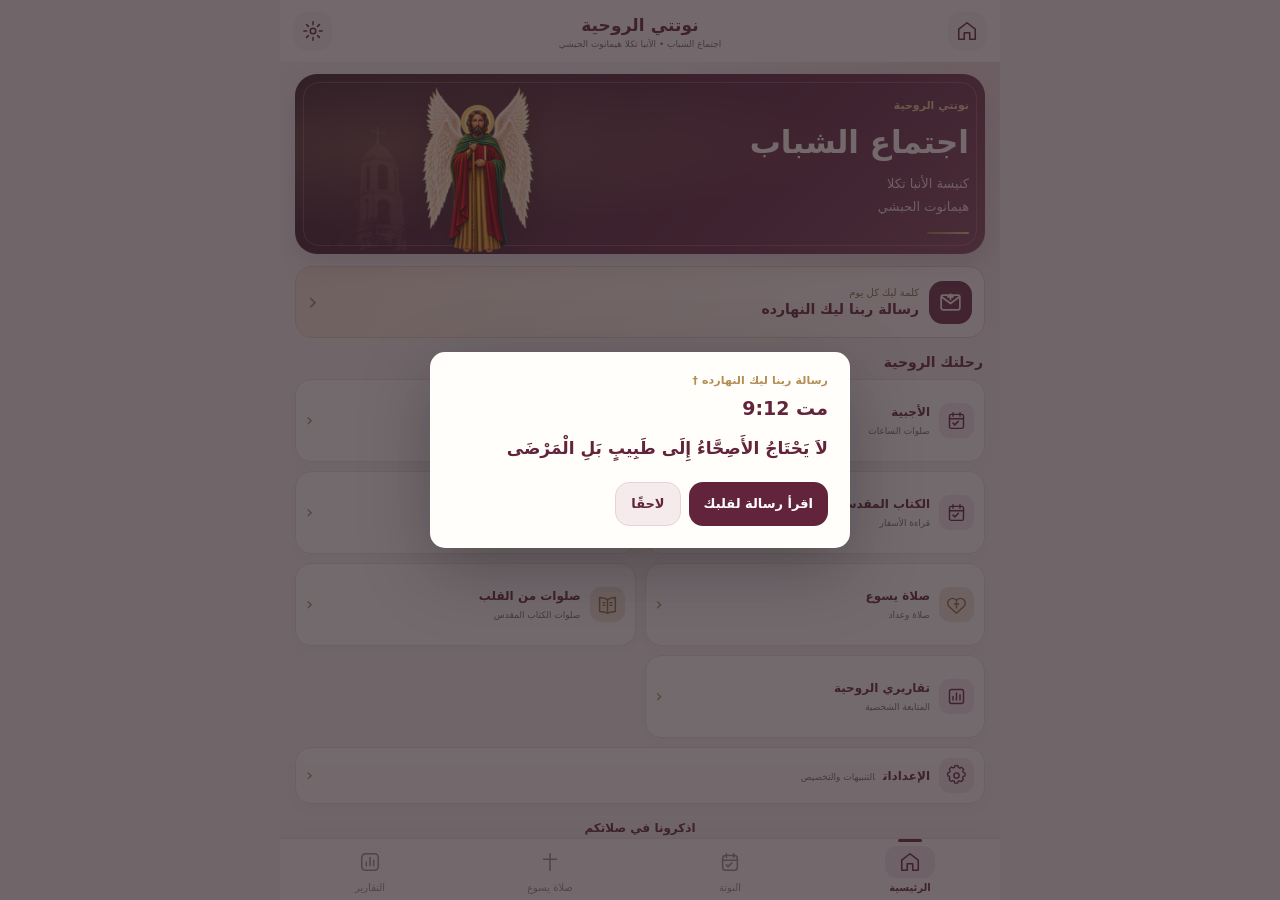
==== commit d5474250: "Add files via upload" ====
--- a/app/src/main/assets/index.html
+++ b/app/src/main/assets/index.html
@@ -1 +1 @@
-<!doctype html><html lang="ar" dir="rtl"><head><meta charset="utf-8"><meta name="viewport" content="width=device-width,initial-scale=1,viewport-fit=cover"><meta name="theme-color" content="#faf7f2"><title>نوتتي الروحية</title><link rel="stylesheet" href="style.css"></head><body><div id="app"><header class="topbar"><button id="backBtn" class="icon-btn" onclick="go('home')" aria-label="الرئيسية"><svg viewBox="0 0 24 24" fill="none" stroke="currentColor" stroke-width="1.7" stroke-linecap="round" stroke-linejoin="round"><path d="M3 10 12 3l9 7v11h-6v-7H9v7H3z"/></svg></button><div class="topbrand"><strong id="screenTitle">نوتتي الروحية</strong><span>اجتماع الشباب • الأنبا تكلا هيمانوت الحبشي</span></div><button class="icon-btn" onclick="go('settings')" aria-label="الإعدادات"><svg viewBox="0 0 24 24" fill="none" stroke="currentColor" stroke-width="1.7" stroke-linecap="round" stroke-linejoin="round"><circle cx="12" cy="12" r="3"/><path d="M12 2v3m0 14v3M2 12h3m14 0h3M5 5l2 2m10 10 2 2M5 19l2-2M17 7l2-2"/></svg></button></header><main id="view"></main><nav class="bottom-nav"><button data-page="home" onclick="go('home')"><span><svg viewBox="0 0 24 24" fill="none" stroke="currentColor" stroke-width="1.7" stroke-linecap="round" stroke-linejoin="round"><path d="M3 10 12 3l9 7v11h-6v-7H9v7H3z"/></svg></span>الرئيسية</button><button data-page="daily" onclick="go('daily')"><span><svg viewBox="0 0 24 24" fill="none" stroke="currentColor" stroke-width="1.7" stroke-linecap="round" stroke-linejoin="round"><rect x="4" y="5" width="16" height="16" rx="3"/><path d="M8 3v4m8-4v4M4 10h16m-12 5 2 2 4-4"/></svg></span>النوتة</button><button data-page="jesus" onclick="go('jesus')"><span><svg viewBox="0 0 24 24" fill="none" stroke="currentColor" stroke-width="1.7" stroke-linecap="round" stroke-linejoin="round"><path d="M12 3v18M5 9h14"/></svg></span>صلاة يسوع</button><button data-page="reports" onclick="go('reports')"><span><svg viewBox="0 0 24 24" fill="none" stroke="currentColor" stroke-width="1.7" stroke-linecap="round" stroke-linejoin="round"><rect x="3" y="3" width="18" height="18" rx="4"/><path d="M8 16v-4m4 4V7m4 9v-6"/></svg></span>التقارير</button></nav></div><div id="modalRoot"></div><script src="content.js"></script><script src="jesus_prayers.js"></script><script src="bible_data.js"></script><script src="reading.js"></script><script src="app.js"></script></body></html>
+<!doctype html><html lang="ar" dir="rtl"><head><meta charset="utf-8"><meta name="viewport" content="width=device-width,initial-scale=1,viewport-fit=cover"><meta name="theme-color" content="#faf7f2"><title>نوتتي الروحية</title><link rel="stylesheet" href="style.css"></head><body><div id="app"><header class="topbar"><button id="backBtn" class="icon-btn" onclick="go('home')" aria-label="الرئيسية"><svg viewBox="0 0 24 24" fill="none" stroke="currentColor" stroke-width="1.7" stroke-linecap="round" stroke-linejoin="round"><path d="M3 10 12 3l9 7v11h-6v-7H9v7H3z"/></svg></button><div class="topbrand"><strong id="screenTitle">نوتتي الروحية</strong><span>اجتماع الشباب • الأنبا تكلا هيمانوت الحبشي</span></div><button class="icon-btn" onclick="go('settings')" aria-label="الإعدادات"><svg viewBox="0 0 24 24" fill="none" stroke="currentColor" stroke-width="1.7" stroke-linecap="round" stroke-linejoin="round"><circle cx="12" cy="12" r="3"/><path d="M12 2v3m0 14v3M2 12h3m14 0h3M5 5l2 2m10 10 2 2M5 19l2-2M17 7l2-2"/></svg></button></header><main id="view"></main><nav class="bottom-nav"><button data-page="home" onclick="go('home')"><span><svg viewBox="0 0 24 24" fill="none" stroke="currentColor" stroke-width="1.7" stroke-linecap="round" stroke-linejoin="round"><path d="M3 10 12 3l9 7v11h-6v-7H9v7H3z"/></svg></span>الرئيسية</button><button data-page="daily" onclick="go('daily')"><span><svg viewBox="0 0 24 24" fill="none" stroke="currentColor" stroke-width="1.7" stroke-linecap="round" stroke-linejoin="round"><rect x="4" y="5" width="16" height="16" rx="3"/><path d="M8 3v4m8-4v4M4 10h16m-12 5 2 2 4-4"/></svg></span>النوتة</button><button data-page="jesus" onclick="go('jesus')"><span><svg viewBox="0 0 24 24" fill="none" stroke="currentColor" stroke-width="1.7" stroke-linecap="round" stroke-linejoin="round"><path d="M12 3v18M5 9h14"/></svg></span>صلاة يسوع</button><button data-page="reports" onclick="go('reports')"><span><svg viewBox="0 0 24 24" fill="none" stroke="currentColor" stroke-width="1.7" stroke-linecap="round" stroke-linejoin="round"><rect x="3" y="3" width="18" height="18" rx="4"/><path d="M8 16v-4m4 4V7m4 9v-6"/></svg></span>التقارير</button></nav></div><div id="modalRoot"></div><script src="content.js"></script><script src="jesus_prayers.js"></script><script src="bible_data.js"></script><script src="agpeya_data.js"></script><script src="app.js"></script><script src="reading.js"></script><script src="agpeya.js"></script><script>boot();</script></body></html>
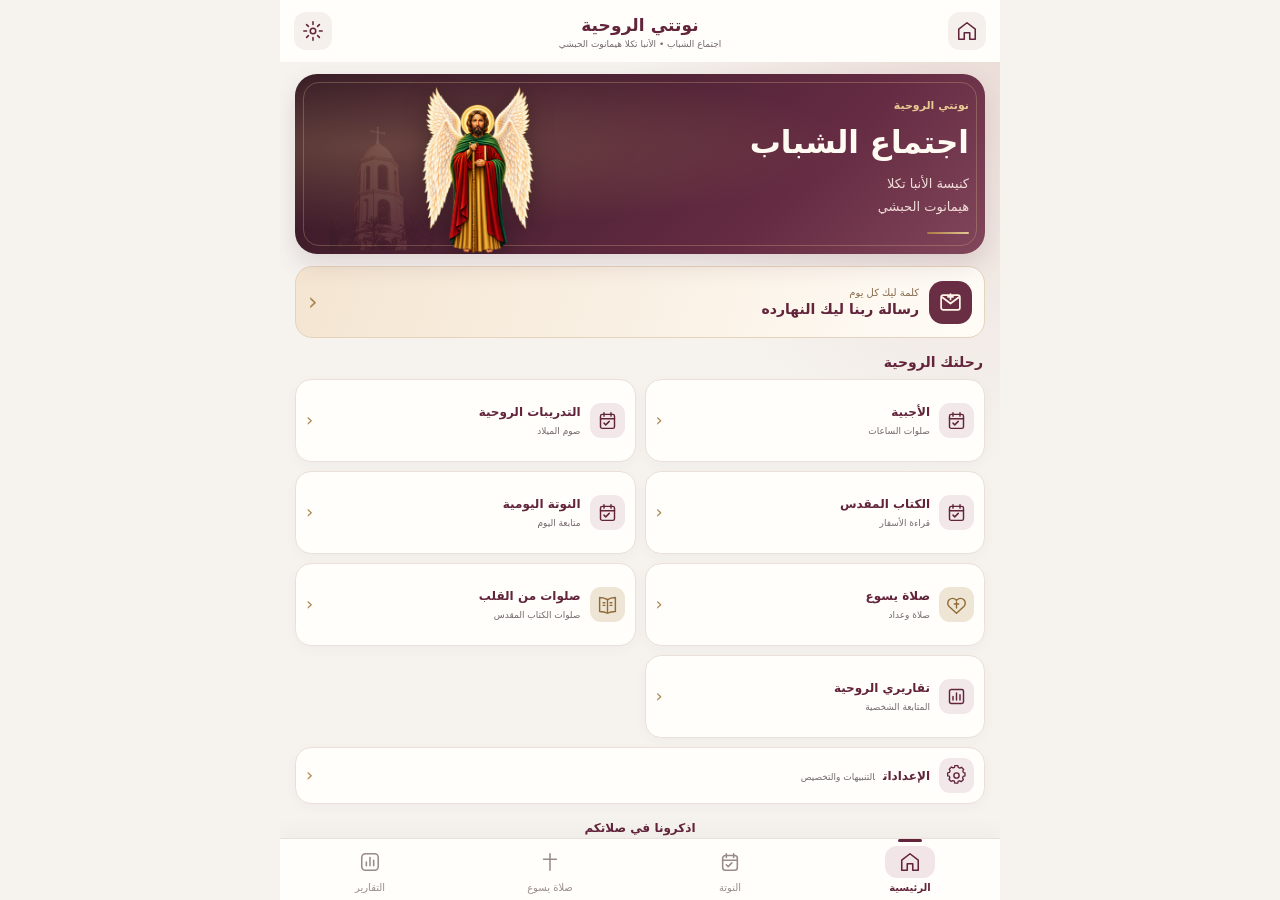
==== commit c1a0f166: "Add files via upload" ====
--- a/app/src/main/assets/index.html
+++ b/app/src/main/assets/index.html
@@ -1 +1 @@
-<!doctype html><html lang="ar" dir="rtl"><head><meta charset="utf-8"><meta name="viewport" content="width=device-width,initial-scale=1,viewport-fit=cover"><meta name="theme-color" content="#faf7f2"><title>نوتتي الروحية</title><link rel="stylesheet" href="style.css"></head><body><div id="app"><header class="topbar"><button id="backBtn" class="icon-btn" onclick="go('home')" aria-label="الرئيسية"><svg viewBox="0 0 24 24" fill="none" stroke="currentColor" stroke-width="1.7" stroke-linecap="round" stroke-linejoin="round"><path d="M3 10 12 3l9 7v11h-6v-7H9v7H3z"/></svg></button><div class="topbrand"><strong id="screenTitle">نوتتي الروحية</strong><span>اجتماع الشباب • الأنبا تكلا هيمانوت الحبشي</span></div><button class="icon-btn" onclick="go('settings')" aria-label="الإعدادات"><svg viewBox="0 0 24 24" fill="none" stroke="currentColor" stroke-width="1.7" stroke-linecap="round" stroke-linejoin="round"><circle cx="12" cy="12" r="3"/><path d="M12 2v3m0 14v3M2 12h3m14 0h3M5 5l2 2m10 10 2 2M5 19l2-2M17 7l2-2"/></svg></button></header><main id="view"></main><nav class="bottom-nav"><button data-page="home" onclick="go('home')"><span><svg viewBox="0 0 24 24" fill="none" stroke="currentColor" stroke-width="1.7" stroke-linecap="round" stroke-linejoin="round"><path d="M3 10 12 3l9 7v11h-6v-7H9v7H3z"/></svg></span>الرئيسية</button><button data-page="daily" onclick="go('daily')"><span><svg viewBox="0 0 24 24" fill="none" stroke="currentColor" stroke-width="1.7" stroke-linecap="round" stroke-linejoin="round"><rect x="4" y="5" width="16" height="16" rx="3"/><path d="M8 3v4m8-4v4M4 10h16m-12 5 2 2 4-4"/></svg></span>النوتة</button><button data-page="jesus" onclick="go('jesus')"><span><svg viewBox="0 0 24 24" fill="none" stroke="currentColor" stroke-width="1.7" stroke-linecap="round" stroke-linejoin="round"><path d="M12 3v18M5 9h14"/></svg></span>صلاة يسوع</button><button data-page="reports" onclick="go('reports')"><span><svg viewBox="0 0 24 24" fill="none" stroke="currentColor" stroke-width="1.7" stroke-linecap="round" stroke-linejoin="round"><rect x="3" y="3" width="18" height="18" rx="4"/><path d="M8 16v-4m4 4V7m4 9v-6"/></svg></span>التقارير</button></nav></div><div id="modalRoot"></div><script src="content.js"></script><script src="jesus_prayers.js"></script><script src="bible_data.js"></script><script src="agpeya_data.js"></script><script src="app.js"></script><script src="reading.js"></script><script src="agpeya.js"></script><script>boot();</script></body></html>
+<!doctype html><html lang="ar" dir="rtl"><head><meta charset="utf-8"><meta name="viewport" content="width=device-width,initial-scale=1,viewport-fit=cover"><meta name="theme-color" content="#faf7f2"><title>نوتتي الروحية</title><link rel="stylesheet" href="style.css"></head><body><div id="launchIntro" aria-hidden="true"><div class="launch-rays"></div><div class="launch-orbit"></div><img src="launch-icon.png" alt=""><div class="launch-line"></div></div><div id="app"><header class="topbar"><button id="backBtn" class="icon-btn" onclick="go('home')" aria-label="الرئيسية"><svg viewBox="0 0 24 24" fill="none" stroke="currentColor" stroke-width="1.7" stroke-linecap="round" stroke-linejoin="round"><path d="M3 10 12 3l9 7v11h-6v-7H9v7H3z"/></svg></button><div class="topbrand"><strong id="screenTitle">نوتتي الروحية</strong><span>اجتماع الشباب • الأنبا تكلا هيمانوت الحبشي</span></div><button class="icon-btn" onclick="go('settings')" aria-label="الإعدادات"><svg viewBox="0 0 24 24" fill="none" stroke="currentColor" stroke-width="1.7" stroke-linecap="round" stroke-linejoin="round"><circle cx="12" cy="12" r="3"/><path d="M12 2v3m0 14v3M2 12h3m14 0h3M5 5l2 2m10 10 2 2M5 19l2-2M17 7l2-2"/></svg></button></header><main id="view"></main><nav class="bottom-nav"><button data-page="home" onclick="go('home')"><span><svg viewBox="0 0 24 24" fill="none" stroke="currentColor" stroke-width="1.7" stroke-linecap="round" stroke-linejoin="round"><path d="M3 10 12 3l9 7v11h-6v-7H9v7H3z"/></svg></span>الرئيسية</button><button data-page="daily" onclick="go('daily')"><span><svg viewBox="0 0 24 24" fill="none" stroke="currentColor" stroke-width="1.7" stroke-linecap="round" stroke-linejoin="round"><rect x="4" y="5" width="16" height="16" rx="3"/><path d="M8 3v4m8-4v4M4 10h16m-12 5 2 2 4-4"/></svg></span>النوتة</button><button data-page="jesus" onclick="go('jesus')"><span><svg viewBox="0 0 24 24" fill="none" stroke="currentColor" stroke-width="1.7" stroke-linecap="round" stroke-linejoin="round"><path d="M12 3v18M5 9h14"/></svg></span>صلاة يسوع</button><button data-page="reports" onclick="go('reports')"><span><svg viewBox="0 0 24 24" fill="none" stroke="currentColor" stroke-width="1.7" stroke-linecap="round" stroke-linejoin="round"><rect x="3" y="3" width="18" height="18" rx="4"/><path d="M8 16v-4m4 4V7m4 9v-6"/></svg></span>التقارير</button></nav></div><div id="modalRoot"></div><script src="content.js"></script><script src="jesus_prayers.js"></script><script src="bible_data.js"></script><script src="agpeya_data.js"></script><script src="app.js"></script><script src="reading.js"></script><script src="agpeya.js"></script><script>boot();requestAnimationFrame(()=>requestAnimationFrame(()=>{document.getElementById("launchIntro").classList.add("launch-play");setTimeout(()=>document.getElementById("launchIntro")?.remove(),1650)}));</script></body></html>
--- a/app/src/main/assets/style.css
+++ b/app/src/main/assets/style.css
@@ -91,3 +91,24 @@
 .reading-banner{background:linear-gradient(130deg,#381728,#782e48);color:#fff8eb;border-radius:24px;padding:24px;margin-bottom:18px;box-shadow:0 12px 30px #54223522}.reading-banner h1{font-size:25px;margin:8px 0}.reading-banner small{color:#e6c58b}.reading-banner p{margin:0}.reader-selects{display:grid;gap:8px}.reader-selects select{height:46px}.reader-tools{display:flex;gap:8px;margin:14px 0;position:sticky;top:0;background:var(--bg);padding:6px 0;z-index:2}.reader-paper{padding:18px;background:#fffdf9;border-radius:18px;border:1px solid #e8ded5;margin:12px 0}.reader-paper h2{font-size:17px;color:var(--wine);border-bottom:1px solid #e6d4bd;padding-bottom:12px}.bible-text{white-space:pre-wrap;line-height:2.1;overflow-wrap:anywhere}.reader-paper.night{background:#202023;color:#f6ead9;border-color:#444}.reader-paper.night h2{color:#e9c38b}.fast-feature{width:100%;display:flex;align-items:center;gap:14px;text-align:right;background:#fffaf2;border:1px solid #e5d2b5;border-radius:22px;color:#742c44;padding:20px}.fast-feature>span{font-size:42px;color:#ad8652}.fast-feature h2{margin:6px 0;font-size:20px}.fast-feature p{font-size:12px;margin:0}.fast-feature b{margin-right:auto;font-size:28px}.fast-slot{background:#fff;border:1px solid #eaded5;border-radius:20px;padding:18px;margin:14px 0}.fast-slot small{color:#947348}.fast-slot h2{font-size:18px;line-height:1.8;color:#742c44}.fast-slot .btn{width:100%}.fast-slot .check-item{margin-top:10px}
 
 .fast-progress{background:linear-gradient(145deg,#fffdfa,#f8f0e7);border:1px solid #e6d6c5;border-radius:20px;padding:17px;margin:14px 0 18px;color:#742c44}.fast-progress-head,.fast-progress-foot{display:flex;justify-content:space-between;align-items:center;gap:8px}.fast-progress-head h2{font-size:17px;margin:4px 0 12px}.fast-progress-head small,.fast-progress-foot{font-size:11px;color:#79676a}.fast-progress-head strong{font-size:30px;font-variant-numeric:tabular-nums}.fast-progress-track{height:9px;border-radius:99px;background:#e9ddd4;overflow:hidden;margin:8px 0 12px}.fast-progress-track>div{height:100%;background:linear-gradient(90deg,#b38d55,#742c44);border-radius:99px;transition:width .35s ease}.fast-success{text-align:center}.fast-success-icon{margin:0 auto 12px;width:62px;height:62px;display:grid;place-items:center;border-radius:50%;background:#f1e5d3;color:#742c44;font-size:32px;animation:fastPop .3s ease}.fast-success p{line-height:1.9;color:#59444a}.fast-success .btn{width:100%}@keyframes fastPop{from{transform:scale(.8);opacity:0}to{transform:scale(1);opacity:1}}@media(prefers-reduced-motion:reduce){.fast-success-icon{animation:none}.fast-progress-track>div{transition:none}}
+
+.agpeya-head{color:var(--wine);padding:4px 0 10px}.agpeya-head h1{font-size:23px;margin:3px 0}.agpeya-progress{display:flex;gap:12px;align-items:center;font-size:12px;color:var(--wine)}.agpeya-progress>div{height:5px;background:#e9ddd4;flex:1;border-radius:99px;overflow:hidden}.agpeya-progress i{display:block;height:100%;background:var(--gold)}.agpeya-paper{min-height:44vh;touch-action:pan-y;animation:agpIn .18s ease}.agpeya-nav{position:sticky;bottom:0;display:flex;align-items:center;justify-content:space-between;gap:10px;padding:10px 0;background:var(--bg)}.agpeya-nav span{font-size:12px;color:var(--wine)}.agpeya-nav button:disabled{opacity:.35}@keyframes agpIn{from{opacity:.5;transform:translateX(-8px)}to{opacity:1;transform:translateX(0)}}
+
+/* V18: compact prayer reader; content takes available viewport */
+main[data-screen=agpeya]{display:flex;flex-direction:column;overflow:hidden;padding:7px 10px 5px;gap:5px}
+main[data-screen=agpeya] .agpeya-compact{display:grid;grid-template-columns:36px minmax(0,1fr);align-items:center;gap:4px 6px;flex:none}
+.agpeya-compact .label{font-size:10px;margin:0;color:var(--muted)}
+.agpeya-compact .field{height:32px;min-height:32px;padding:3px 8px;font-size:12px;border-radius:8px}
+main[data-screen=agpeya] .reader-tools{position:static;flex:none;margin:0;padding:0;gap:5px}
+main[data-screen=agpeya] .reader-tools .btn{min-height:30px;padding:3px 10px;font-size:11px;border-radius:8px}
+main[data-screen=agpeya] .agpeya-progress{flex:none;font-size:10px;gap:6px}
+main[data-screen=agpeya] .agpeya-paper{flex:1;min-height:0;overflow-y:auto;overscroll-behavior:contain;margin:0;padding:9px 12px;border-radius:12px}
+.agpeya-paper h2{font-size:15px;margin:0 0 6px;padding-bottom:5px}
+main[data-screen=agpeya] .agpeya-nav{position:static;flex:none;padding:0;gap:6px}
+main[data-screen=agpeya] .agpeya-nav .btn,main[data-screen=agpeya] > .btn{min-height:32px;padding:4px 14px;font-size:12px;border-radius:8px}
+body:has(main[data-screen=agpeya]) .topbar{height:48px;min-height:48px;padding:4px 12px}
+body:has(main[data-screen=agpeya]) .topbar .icon-btn{width:34px;height:34px}
+body:has(main[data-screen=agpeya]) .topbrand strong{font-size:16px}
+body:has(main[data-screen=agpeya]) .topbrand span{display:none}
+
+#launchIntro{position:fixed;inset:0;z-index:9999;display:grid;place-items:center;overflow:hidden;background:radial-gradient(ellipse at center,#78384b,#34101e 72%);pointer-events:auto}#launchIntro img{width:min(37vw,170px);aspect-ratio:1;border-radius:25%;position:relative;z-index:2;box-shadow:0 15px 70px #e6b56455;opacity:0;transform:scale(.65)}.launch-rays,.launch-orbit{position:absolute;width:min(85vw,360px);aspect-ratio:1;border-radius:50%;opacity:0}.launch-rays{background:conic-gradient(from 0deg,transparent,#e9bb7633,transparent,#e9bb7633,transparent);filter:blur(18px)}.launch-orbit{border:1px solid #e7c17b;box-shadow:0 0 35px #d9af6844,inset 0 0 35px #d9af6822}.launch-line{position:absolute;top:calc(50% + min(24vw,110px));height:2px;width:100px;background:linear-gradient(90deg,transparent,#e9c27d,transparent);opacity:0}.launch-play{animation:launchExit .42s 1.18s ease both}.launch-play img{animation:launchIcon 1.35s cubic-bezier(.2,.8,.2,1) both}.launch-play .launch-orbit{animation:launchOrbit 1.3s ease-out both}.launch-play .launch-rays{animation:launchRays 1.4s ease-out both}.launch-play .launch-line{animation:launchLine 1.2s ease both}@keyframes launchIcon{0%{opacity:0;transform:scale(.65)}35%{opacity:1;transform:scale(1.05)}65%{transform:scale(1)}100%{opacity:1;transform:scale(1.16)}}@keyframes launchOrbit{0%{opacity:0;transform:scale(.3)}40%{opacity:.8}100%{opacity:0;transform:scale(1.4)}}@keyframes launchRays{0%{opacity:0;transform:scale(.5) rotate(-30deg)}55%{opacity:1}100%{opacity:0;transform:scale(1.5) rotate(45deg)}}@keyframes launchLine{0%{opacity:0;transform:scaleX(0)}60%{opacity:1;transform:scaleX(1)}100%{opacity:0}}@keyframes launchExit{to{opacity:0;visibility:hidden;transform:scale(1.07)}}.agp-bookmarks{display:flex;gap:5px;flex-wrap:wrap;flex:none}.agp-bookmarks .btn{font-size:11px;min-height:32px;padding:4px 8px;flex:1}.agp-empty{flex:1;display:flex;flex-direction:column;align-items:center;justify-content:center;color:var(--wine)}.agp-empty span{font-size:46px;color:var(--gold)}@media(prefers-reduced-motion:reduce){#launchIntro{display:none!important}}
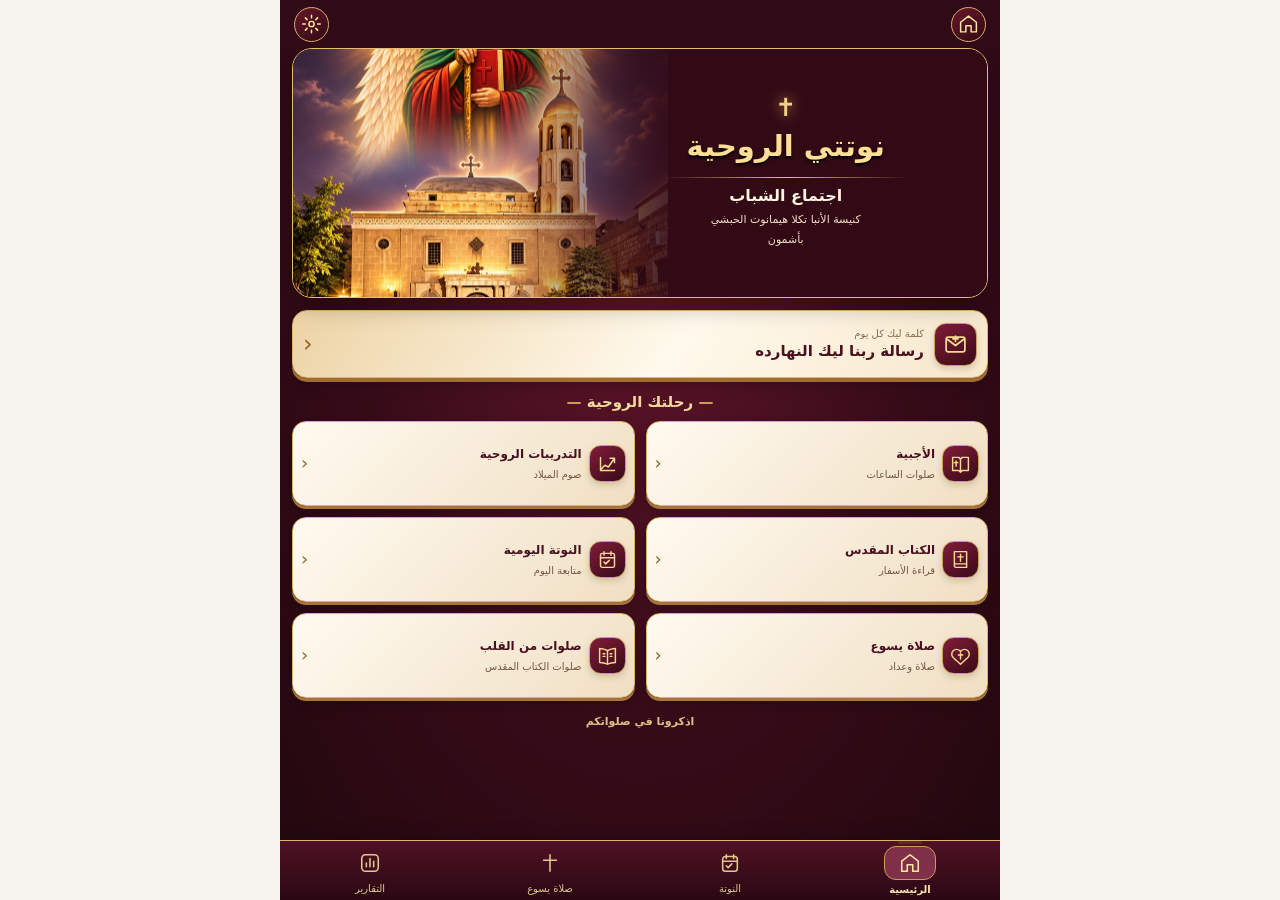
==== commit 00071264: "Add files via upload" ====
--- a/app/src/main/assets/index.html
+++ b/app/src/main/assets/index.html
@@ -1 +1 @@
-<!doctype html><html lang="ar" dir="rtl"><head><meta charset="utf-8"><meta name="viewport" content="width=device-width,initial-scale=1,viewport-fit=cover"><meta name="theme-color" content="#faf7f2"><title>نوتتي الروحية</title><link rel="stylesheet" href="style.css"></head><body><div id="launchIntro" aria-hidden="true"><div class="launch-rays"></div><div class="launch-orbit"></div><img src="launch-icon.png" alt=""><div class="launch-line"></div></div><div id="app"><header class="topbar"><button id="backBtn" class="icon-btn" onclick="go('home')" aria-label="الرئيسية"><svg viewBox="0 0 24 24" fill="none" stroke="currentColor" stroke-width="1.7" stroke-linecap="round" stroke-linejoin="round"><path d="M3 10 12 3l9 7v11h-6v-7H9v7H3z"/></svg></button><div class="topbrand"><strong id="screenTitle">نوتتي الروحية</strong><span>اجتماع الشباب • الأنبا تكلا هيمانوت الحبشي</span></div><button class="icon-btn" onclick="go('settings')" aria-label="الإعدادات"><svg viewBox="0 0 24 24" fill="none" stroke="currentColor" stroke-width="1.7" stroke-linecap="round" stroke-linejoin="round"><circle cx="12" cy="12" r="3"/><path d="M12 2v3m0 14v3M2 12h3m14 0h3M5 5l2 2m10 10 2 2M5 19l2-2M17 7l2-2"/></svg></button></header><main id="view"></main><nav class="bottom-nav"><button data-page="home" onclick="go('home')"><span><svg viewBox="0 0 24 24" fill="none" stroke="currentColor" stroke-width="1.7" stroke-linecap="round" stroke-linejoin="round"><path d="M3 10 12 3l9 7v11h-6v-7H9v7H3z"/></svg></span>الرئيسية</button><button data-page="daily" onclick="go('daily')"><span><svg viewBox="0 0 24 24" fill="none" stroke="currentColor" stroke-width="1.7" stroke-linecap="round" stroke-linejoin="round"><rect x="4" y="5" width="16" height="16" rx="3"/><path d="M8 3v4m8-4v4M4 10h16m-12 5 2 2 4-4"/></svg></span>النوتة</button><button data-page="jesus" onclick="go('jesus')"><span><svg viewBox="0 0 24 24" fill="none" stroke="currentColor" stroke-width="1.7" stroke-linecap="round" stroke-linejoin="round"><path d="M12 3v18M5 9h14"/></svg></span>صلاة يسوع</button><button data-page="reports" onclick="go('reports')"><span><svg viewBox="0 0 24 24" fill="none" stroke="currentColor" stroke-width="1.7" stroke-linecap="round" stroke-linejoin="round"><rect x="3" y="3" width="18" height="18" rx="4"/><path d="M8 16v-4m4 4V7m4 9v-6"/></svg></span>التقارير</button></nav></div><div id="modalRoot"></div><script src="content.js"></script><script src="jesus_prayers.js"></script><script src="bible_data.js"></script><script src="agpeya_data.js"></script><script src="app.js"></script><script src="reading.js"></script><script src="agpeya.js"></script><script>boot();requestAnimationFrame(()=>requestAnimationFrame(()=>{document.getElementById("launchIntro").classList.add("launch-play");setTimeout(()=>document.getElementById("launchIntro")?.remove(),1650)}));</script></body></html>
+<!doctype html><html lang="ar" dir="rtl"><head><meta charset="utf-8"><meta name="viewport" content="width=device-width,initial-scale=1,viewport-fit=cover"><meta name="theme-color" content="#faf7f2"><title>نوتتي الروحية</title><link rel="stylesheet" href="style.css"></head><body><div id="launchIntro" aria-hidden="true"><div class="launch-rays"></div><div class="launch-orbit"></div><img src="launch-icon.png" alt=""><div class="launch-line"></div></div><div id="app"><header class="topbar"><button id="backBtn" class="icon-btn" onclick="go('home')" aria-label="الرئيسية"><svg viewBox="0 0 24 24" fill="none" stroke="currentColor" stroke-width="1.7" stroke-linecap="round" stroke-linejoin="round"><path d="M3 10 12 3l9 7v11h-6v-7H9v7H3z"/></svg></button><div class="topbrand"><strong id="screenTitle">نوتتي الروحية</strong><span>اجتماع الشباب • كنيسة الأنبا تكلا هيمانوت الحبشي بأشمون</span></div><button class="icon-btn" onclick="go('settings')" aria-label="الإعدادات"><svg viewBox="0 0 24 24" fill="none" stroke="currentColor" stroke-width="1.7" stroke-linecap="round" stroke-linejoin="round"><circle cx="12" cy="12" r="3"/><path d="M12 2v3m0 14v3M2 12h3m14 0h3M5 5l2 2m10 10 2 2M5 19l2-2M17 7l2-2"/></svg></button></header><main id="view"></main><nav class="bottom-nav"><button data-page="home" onclick="go('home')"><span><svg viewBox="0 0 24 24" fill="none" stroke="currentColor" stroke-width="1.7" stroke-linecap="round" stroke-linejoin="round"><path d="M3 10 12 3l9 7v11h-6v-7H9v7H3z"/></svg></span>الرئيسية</button><button data-page="daily" onclick="go('daily')"><span><svg viewBox="0 0 24 24" fill="none" stroke="currentColor" stroke-width="1.7" stroke-linecap="round" stroke-linejoin="round"><rect x="4" y="5" width="16" height="16" rx="3"/><path d="M8 3v4m8-4v4M4 10h16m-12 5 2 2 4-4"/></svg></span>النوتة</button><button data-page="jesus" onclick="go('jesus')"><span><svg viewBox="0 0 24 24" fill="none" stroke="currentColor" stroke-width="1.7" stroke-linecap="round" stroke-linejoin="round"><path d="M12 3v18M5 9h14"/></svg></span>صلاة يسوع</button><button data-page="reports" onclick="go('reports')"><span><svg viewBox="0 0 24 24" fill="none" stroke="currentColor" stroke-width="1.7" stroke-linecap="round" stroke-linejoin="round"><rect x="3" y="3" width="18" height="18" rx="4"/><path d="M8 16v-4m4 4V7m4 9v-6"/></svg></span>التقارير</button></nav></div><div id="modalRoot"></div><script src="content.js"></script><script src="jesus_prayers.js"></script><script src="bible_data.js"></script><script src="agpeya_data.js"></script><script src="app.js"></script><script src="reading.js"></script><script src="agpeya.js"></script><script>boot();requestAnimationFrame(()=>requestAnimationFrame(()=>{document.getElementById("launchIntro").classList.add("launch-play");setTimeout(()=>document.getElementById("launchIntro")?.remove(),1650)}));</script></body></html>
--- a/app/src/main/assets/style.css
+++ b/app/src/main/assets/style.css
@@ -112,3 +112,37 @@
 body:has(main[data-screen=agpeya]) .topbrand span{display:none}
 
 #launchIntro{position:fixed;inset:0;z-index:9999;display:grid;place-items:center;overflow:hidden;background:radial-gradient(ellipse at center,#78384b,#34101e 72%);pointer-events:auto}#launchIntro img{width:min(37vw,170px);aspect-ratio:1;border-radius:25%;position:relative;z-index:2;box-shadow:0 15px 70px #e6b56455;opacity:0;transform:scale(.65)}.launch-rays,.launch-orbit{position:absolute;width:min(85vw,360px);aspect-ratio:1;border-radius:50%;opacity:0}.launch-rays{background:conic-gradient(from 0deg,transparent,#e9bb7633,transparent,#e9bb7633,transparent);filter:blur(18px)}.launch-orbit{border:1px solid #e7c17b;box-shadow:0 0 35px #d9af6844,inset 0 0 35px #d9af6822}.launch-line{position:absolute;top:calc(50% + min(24vw,110px));height:2px;width:100px;background:linear-gradient(90deg,transparent,#e9c27d,transparent);opacity:0}.launch-play{animation:launchExit .42s 1.18s ease both}.launch-play img{animation:launchIcon 1.35s cubic-bezier(.2,.8,.2,1) both}.launch-play .launch-orbit{animation:launchOrbit 1.3s ease-out both}.launch-play .launch-rays{animation:launchRays 1.4s ease-out both}.launch-play .launch-line{animation:launchLine 1.2s ease both}@keyframes launchIcon{0%{opacity:0;transform:scale(.65)}35%{opacity:1;transform:scale(1.05)}65%{transform:scale(1)}100%{opacity:1;transform:scale(1.16)}}@keyframes launchOrbit{0%{opacity:0;transform:scale(.3)}40%{opacity:.8}100%{opacity:0;transform:scale(1.4)}}@keyframes launchRays{0%{opacity:0;transform:scale(.5) rotate(-30deg)}55%{opacity:1}100%{opacity:0;transform:scale(1.5) rotate(45deg)}}@keyframes launchLine{0%{opacity:0;transform:scaleX(0)}60%{opacity:1;transform:scaleX(1)}100%{opacity:0}}@keyframes launchExit{to{opacity:0;visibility:hidden;transform:scale(1.07)}}.agp-bookmarks{display:flex;gap:5px;flex-wrap:wrap;flex:none}.agp-bookmarks .btn{font-size:11px;min-height:32px;padding:4px 8px;flex:1}.agp-empty{flex:1;display:flex;flex-direction:column;align-items:center;justify-content:center;color:var(--wine)}.agp-empty span{font-size:46px;color:var(--gold)}@media(prefers-reduced-motion:reduce){#launchIntro{display:none!important}}
+
+/* V21 — royal home only, real Arabic text */
+#app:has(main[data-screen="home"]){background:#260810}
+#app:has(main[data-screen="home"]) .topbar{height:48px;min-height:48px;background:#300a17;border:0;box-shadow:none;padding:5px 14px}
+#app:has(main[data-screen="home"]) .topbrand{visibility:hidden}
+#app:has(main[data-screen="home"]) .icon-btn{width:35px;height:35px;background:linear-gradient(145deg,#66182c,#310913);border:1px solid #d6ae65;color:#ffe5a3;border-radius:50%;box-shadow:none}
+main[data-screen="home"]{padding:0 12px 8px;background:radial-gradient(ellipse at 50% 15%,#68172c,#350b18 60%,#240810)}
+.royal-hero{position:relative;display:flex;align-items:center;min-height:206px;isolation:isolate;overflow:hidden;border:1px solid #e5bd72;border-radius:20px;background:#340a17;box-shadow:0 8px 24px #0004}
+.royal-hero img{position:absolute;left:0;top:0;height:100%;width:54%;object-fit:cover;object-position:center 53%;z-index:-2}
+.royal-hero:after{content:'';position:absolute;inset:0;z-index:-1;background:linear-gradient(270deg,#320a16 38%,#320a16dd 47%,transparent 70%);pointer-events:none}
+.royal-copy{width:58%;text-align:center;padding:12px 9px;color:#fff7e7;display:flex;align-items:center;flex-direction:column;gap:5px}
+.royal-cross{font-size:25px;color:#f3d18c;line-height:1;text-shadow:0 0 14px #db9d49}
+.royal-copy h1{font-size:clamp(19px,5.3vw,29px);line-height:1.5;margin:0;color:#ffdf96;text-shadow:0 2px 3px #000;font-weight:800}
+.royal-rule{width:64%;height:1px;background:linear-gradient(90deg,transparent,#eac17a,transparent);margin:3px 0}
+.royal-copy h2{font-size:16px;margin:0;font-weight:700;color:#fff4df}
+.royal-copy p{font-size:11px;line-height:1.85;margin:0;color:#f2ddc6;font-weight:500}
+main[data-screen="home"] .feature-link{margin:12px 0 0;min-height:68px;background:linear-gradient(125deg,#edd3a5,#fff9ec 55%,#f7e7cb);border:1px solid #dfb86d;box-shadow:0 4px 0 #9e6d36,0 8px 15px #0003;border-radius:15px;padding:10px;gap:10px}
+main[data-screen="home"] .feature-symbol,main[data-screen="home"] .tile-icon{background:linear-gradient(145deg,#811c38,#390b18);color:#f9da91;border:1px solid #c9a05c;box-shadow:0 3px 6px #5b261c30;border-radius:12px;flex:none}
+main[data-screen="home"] .feature-link strong{font-size:15px;color:#4b101f}
+main[data-screen="home"] .section-label{text-align:center;color:#f6d99d;margin:15px 0 10px;font-size:15px}
+main[data-screen="home"] .section-label:before,main[data-screen="home"] .section-label:after{content:' — ';color:#c99d57}
+main[data-screen="home"] .modern-grid{gap:11px}
+main[data-screen="home"] .modern-grid .home-tile{background:linear-gradient(135deg,#fffaf0,#f0dfc3);border:1px solid #d9b36d;box-shadow:0 3px 0 #a67539,0 6px 12px #0003;color:#481020;min-height:72px;padding:9px 8px;border-radius:14px;gap:7px}
+main[data-screen="home"] .modern-grid .tile-copy{font-size:12px;font-weight:800;flex:1}
+main[data-screen="home"] .modern-grid .tile-copy small{color:#765344;font-size:10px}
+main[data-screen="home"] .modern-grid .tile-icon{width:37px;height:37px}
+main[data-screen="home"] .arrow{color:#91612e}
+main[data-screen="home"] .footer-note{color:#dfbf85;font-size:11px;margin:14px 0 3px}
+#app:has(main[data-screen="home"]) .bottom-nav{background:linear-gradient(180deg,#501124,#2a0813);border-top:1px solid #d9b36d;box-shadow:0 -3px 15px #0003;height:60px;min-height:60px}
+#app:has(main[data-screen="home"]) .bottom-nav button{color:#e5c68e}
+#app:has(main[data-screen="home"]) .bottom-nav button.active{color:#ffe8af}
+#app:has(main[data-screen="home"]) .bottom-nav button.active span{background:#81304a;border:1px solid #c69d59;color:#ffe7ad}
+@media(max-width:360px){.royal-hero{min-height:185px}.royal-copy h1{font-size:19px}.royal-copy p{font-size:10px}main[data-screen="home"] .modern-grid .tile-copy{font-size:11px}main[data-screen="home"] .modern-grid .tile-icon{width:31px;height:31px}}
+@media(min-height:800px){.royal-hero{min-height:250px}main[data-screen="home"] .modern-grid .home-tile{min-height:85px}}
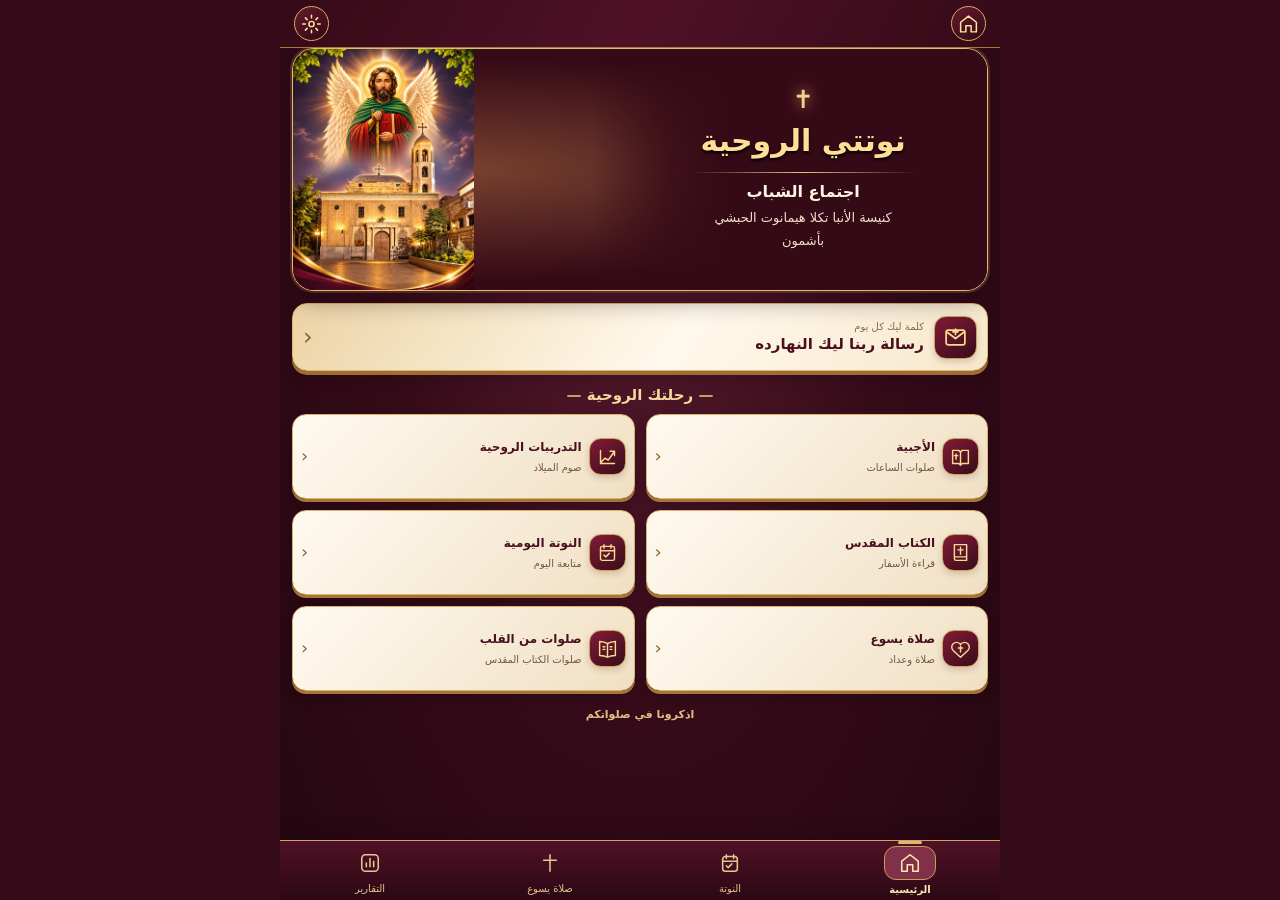
==== commit 903ef09a: "Add files via upload" ====
--- a/app/src/main/assets/index.html
+++ b/app/src/main/assets/index.html
@@ -1 +1 @@
-<!doctype html><html lang="ar" dir="rtl"><head><meta charset="utf-8"><meta name="viewport" content="width=device-width,initial-scale=1,viewport-fit=cover"><meta name="theme-color" content="#faf7f2"><title>نوتتي الروحية</title><link rel="stylesheet" href="style.css"></head><body><div id="launchIntro" aria-hidden="true"><div class="launch-rays"></div><div class="launch-orbit"></div><img src="launch-icon.png" alt=""><div class="launch-line"></div></div><div id="app"><header class="topbar"><button id="backBtn" class="icon-btn" onclick="go('home')" aria-label="الرئيسية"><svg viewBox="0 0 24 24" fill="none" stroke="currentColor" stroke-width="1.7" stroke-linecap="round" stroke-linejoin="round"><path d="M3 10 12 3l9 7v11h-6v-7H9v7H3z"/></svg></button><div class="topbrand"><strong id="screenTitle">نوتتي الروحية</strong><span>اجتماع الشباب • كنيسة الأنبا تكلا هيمانوت الحبشي بأشمون</span></div><button class="icon-btn" onclick="go('settings')" aria-label="الإعدادات"><svg viewBox="0 0 24 24" fill="none" stroke="currentColor" stroke-width="1.7" stroke-linecap="round" stroke-linejoin="round"><circle cx="12" cy="12" r="3"/><path d="M12 2v3m0 14v3M2 12h3m14 0h3M5 5l2 2m10 10 2 2M5 19l2-2M17 7l2-2"/></svg></button></header><main id="view"></main><nav class="bottom-nav"><button data-page="home" onclick="go('home')"><span><svg viewBox="0 0 24 24" fill="none" stroke="currentColor" stroke-width="1.7" stroke-linecap="round" stroke-linejoin="round"><path d="M3 10 12 3l9 7v11h-6v-7H9v7H3z"/></svg></span>الرئيسية</button><button data-page="daily" onclick="go('daily')"><span><svg viewBox="0 0 24 24" fill="none" stroke="currentColor" stroke-width="1.7" stroke-linecap="round" stroke-linejoin="round"><rect x="4" y="5" width="16" height="16" rx="3"/><path d="M8 3v4m8-4v4M4 10h16m-12 5 2 2 4-4"/></svg></span>النوتة</button><button data-page="jesus" onclick="go('jesus')"><span><svg viewBox="0 0 24 24" fill="none" stroke="currentColor" stroke-width="1.7" stroke-linecap="round" stroke-linejoin="round"><path d="M12 3v18M5 9h14"/></svg></span>صلاة يسوع</button><button data-page="reports" onclick="go('reports')"><span><svg viewBox="0 0 24 24" fill="none" stroke="currentColor" stroke-width="1.7" stroke-linecap="round" stroke-linejoin="round"><rect x="3" y="3" width="18" height="18" rx="4"/><path d="M8 16v-4m4 4V7m4 9v-6"/></svg></span>التقارير</button></nav></div><div id="modalRoot"></div><script src="content.js"></script><script src="jesus_prayers.js"></script><script src="bible_data.js"></script><script src="agpeya_data.js"></script><script src="app.js"></script><script src="reading.js"></script><script src="agpeya.js"></script><script>boot();requestAnimationFrame(()=>requestAnimationFrame(()=>{document.getElementById("launchIntro").classList.add("launch-play");setTimeout(()=>document.getElementById("launchIntro")?.remove(),1650)}));</script></body></html>
+<!doctype html><html lang="ar" dir="rtl"><head><meta charset="utf-8"><meta name="viewport" content="width=device-width,initial-scale=1,viewport-fit=cover"><meta name="theme-color" content="#350a17"><title>نوتتي الروحية</title><link rel="stylesheet" href="style.css"></head><body><div id="launchIntro" aria-hidden="true"><div class="launch-rays"></div><div class="launch-orbit"></div><img src="launch-icon.png" alt=""><div class="launch-line"></div></div><div id="app"><header class="topbar"><button id="backBtn" class="icon-btn" onclick="go('home')" aria-label="الرئيسية"><svg viewBox="0 0 24 24" fill="none" stroke="currentColor" stroke-width="1.7" stroke-linecap="round" stroke-linejoin="round"><path d="M3 10 12 3l9 7v11h-6v-7H9v7H3z"/></svg></button><div class="topbrand"><strong id="screenTitle">نوتتي الروحية</strong><span>اجتماع الشباب • كنيسة الأنبا تكلا هيمانوت الحبشي بأشمون</span></div><button class="icon-btn" onclick="go('settings')" aria-label="الإعدادات"><svg viewBox="0 0 24 24" fill="none" stroke="currentColor" stroke-width="1.7" stroke-linecap="round" stroke-linejoin="round"><circle cx="12" cy="12" r="3"/><path d="M12 2v3m0 14v3M2 12h3m14 0h3M5 5l2 2m10 10 2 2M5 19l2-2M17 7l2-2"/></svg></button></header><main id="view"></main><nav class="bottom-nav"><button data-page="home" onclick="go('home')"><span><svg viewBox="0 0 24 24" fill="none" stroke="currentColor" stroke-width="1.7" stroke-linecap="round" stroke-linejoin="round"><path d="M3 10 12 3l9 7v11h-6v-7H9v7H3z"/></svg></span>الرئيسية</button><button data-page="daily" onclick="go('daily')"><span><svg viewBox="0 0 24 24" fill="none" stroke="currentColor" stroke-width="1.7" stroke-linecap="round" stroke-linejoin="round"><rect x="4" y="5" width="16" height="16" rx="3"/><path d="M8 3v4m8-4v4M4 10h16m-12 5 2 2 4-4"/></svg></span>النوتة</button><button data-page="jesus" onclick="go('jesus')"><span><svg viewBox="0 0 24 24" fill="none" stroke="currentColor" stroke-width="1.7" stroke-linecap="round" stroke-linejoin="round"><path d="M12 3v18M5 9h14"/></svg></span>صلاة يسوع</button><button data-page="reports" onclick="go('reports')"><span><svg viewBox="0 0 24 24" fill="none" stroke="currentColor" stroke-width="1.7" stroke-linecap="round" stroke-linejoin="round"><rect x="3" y="3" width="18" height="18" rx="4"/><path d="M8 16v-4m4 4V7m4 9v-6"/></svg></span>التقارير</button></nav></div><div id="modalRoot"></div><script src="content.js"></script><script src="jesus_prayers.js"></script><script src="bible_data.js"></script><script src="agpeya_data.js"></script><script src="app.js"></script><script src="reading.js"></script><script src="agpeya.js"></script><script>boot();requestAnimationFrame(()=>requestAnimationFrame(()=>{document.getElementById("launchIntro").classList.add("launch-play");setTimeout(()=>document.getElementById("launchIntro")?.remove(),1650)}));</script></body></html>
--- a/app/src/main/assets/style.css
+++ b/app/src/main/assets/style.css
@@ -146,3 +146,23 @@
 #app:has(main[data-screen="home"]) .bottom-nav button.active span{background:#81304a;border:1px solid #c69d59;color:#ffe7ad}
 @media(max-width:360px){.royal-hero{min-height:185px}.royal-copy h1{font-size:19px}.royal-copy p{font-size:10px}main[data-screen="home"] .modern-grid .tile-copy{font-size:11px}main[data-screen="home"] .modern-grid .tile-icon{width:31px;height:31px}}
 @media(min-height:800px){.royal-hero{min-height:250px}main[data-screen="home"] .modern-grid .home-tile{min-height:85px}}
+
+/* V22 — unified royal shell, ivory reading surfaces */
+:root{--bg:#360b19;--paper:#fff9ed;--wine:#681b36;--deep:#39232b;--gold:#bf9250;--line:#d9b778;--muted:#765d50;--rose:#f4e4d2;--shadow:0 5px 18px #18040c40}
+#app, #app:has(main[data-screen="home"]){background:radial-gradient(ellipse at 50% 0,#652039,#350b19 56%,#240710)}
+.topbar,#app:has(main[data-screen="home"]) .topbar{background:linear-gradient(120deg,#350a17,#501126,#350a17);border-bottom:1px solid #a77743;color:#f7d99b;box-shadow:none}
+.topbrand strong{color:#f8dca2}.topbrand span{color:#e1c8a9}.icon-btn{background:linear-gradient(145deg,#76243c,#340a17);color:#ffe1a1;border:1px solid #c89e59;border-radius:50%}
+main{color:#f7e5c7;background:transparent}main[data-screen="home"]{background:transparent}
+.royal-hero{min-height:0;height:clamp(185px,27vh,270px);border-radius:22px;background:radial-gradient(ellipse at 25% 50%,#78402e,#350a17 65%);box-shadow:0 0 0 2px #9c683b55,0 9px 25px #18040c66}
+.royal-hero img{width:54%;height:100%;object-fit:contain;object-position:left center;top:0;left:0;filter:none}
+.royal-hero:after{background:linear-gradient(270deg,#350a17 38%,#350a17bb 46%,transparent 57%)}
+.royal-copy{width:53%;padding:10px 7px;gap:6px}.royal-copy p{font-size:clamp(10px,3vw,13px);line-height:1.7}.royal-copy h1{font-size:clamp(19px,5.6vw,30px)}
+.bottom-nav,#app:has(main[data-screen="home"]) .bottom-nav{background:linear-gradient(180deg,#501126,#2c0814);border-top:1px solid #cfa45e;box-shadow:0 -4px 20px #18040c44}.bottom-nav button{color:#e3c38a}.bottom-nav button.active{color:#ffe8ad}.bottom-nav button.active span{background:linear-gradient(135deg,#83334d,#4b1023);border:1px solid #cda15e;color:#ffe2a0}.bottom-nav button.active::before{background:#dfb76f}
+main .page-title h1,main>.section-label,main>.subtext,main>.label,main>.row>.subtext,main>.reading-banner h1,main>.agpeya-head,main>.agpeya-progress,main>.agpeya-nav span,main>.prayer-layout>.prayer-toolbar,main>.prayer-layout>.prayer-toolbar .font-controls,main[data-screen=fastRead]>h2{color:#f6dba7}
+.card,.kpi,.prayer-row,.fast-slot,.fast-feature,.fast-progress,.prayer-stage,.prayer-dock,.reader-paper,.modal{background:linear-gradient(145deg,#fffdf6,#f8eddb);color:#39232b;border:1px solid #d9b778;border-radius:17px;box-shadow:var(--shadow)}
+.card h2,.reader-paper h2,.fast-slot h2{color:#681b36}.reader-paper h2{border-bottom:1px solid #d9b778}.bible-text,.reading{color:inherit;line-height:1.95}.reader-paper.night,.prayer-stage.night,.card.night{background:linear-gradient(145deg,#33101d,#240a13);color:#f9ead5;border-color:#a87b48}.reader-paper.night h2,.card.night h2,.prayer-stage.night blockquote,.card.night .verse,.card.night .message,.card.night .reading{color:#f9ead5}
+.btn{background:linear-gradient(145deg,#83283f,#4b1025);color:#fff2d4;border:1px solid #c49a58;border-radius:11px;box-shadow:0 2px 5px #20071133}.btn.line,.btn.alt,.field,.search,.font-controls button{background:linear-gradient(145deg,#fffaf0,#f0dfc3);color:#55132a;border:1px solid #d0ab6a;box-shadow:none}.btn:disabled{opacity:.45}.reader-tools,.agpeya-nav{background:transparent}.reader-tools{gap:6px;margin:6px 0;padding:0;position:static}.reader-tools .btn{min-height:33px;padding:5px 12px;font-size:12px}.reader-selects{gap:6px}.reader-selects .field{height:36px;min-height:36px;padding:4px 7px}.reading-banner{padding:12px 16px;margin:0 0 9px;border:1px solid #d0a661;border-radius:16px;background:radial-gradient(ellipse at 0 0,#8a3b42,#4b1024 70%);box-shadow:0 4px 16px #18040c44}.reading-banner h1{font-size:20px;margin:2px 0}.reading-banner small{color:#e7c48a}.agpeya-compact .label{color:#f0d6a8}.agp-empty{color:#f3d5a0}.agpeya-progress>div{background:#6b3942}.agpeya-progress i{background:#e8bf75}.prayer-stage blockquote{color:#681b36}.prayer-toolbar .font-controls button{width:34px;height:32px}.check-item,.setting-row,.report-line{color:#39232b}.fast-progress-track>div{background:linear-gradient(90deg,#c29650,#79233c)}.modal-shade{background:#17040dc7}.modal h2{color:#681b36}.notice{background:#fff0d6;color:#634321;border-color:#e3bf82}.notice.severe{background:#fae3e7;color:#81283e}.empty{color:#f0d6b3}.footer-note{color:#e5c58b}.resume-button{background:#f3e4ca;border:1px solid #cba66b}.fast-success p{color:#49313a}
+main[data-screen=bible]{display:flex;flex-direction:column;overflow:hidden;gap:6px;padding:8px 10px}main[data-screen=bible] .reading-banner{flex:none;margin:0;padding:7px 13px}main[data-screen=bible] .reading-banner small{display:none}main[data-screen=bible] .reading-banner h1{font-size:17px}main[data-screen=bible] .reader-selects{display:grid;grid-template-columns:1fr 1.2fr .8fr;flex:none}main[data-screen=bible] .reader-tools{flex:none;margin:0}main[data-screen=bible] .reader-paper{flex:1;min-height:0;overflow:auto;margin:0;padding:12px}main[data-screen=bible] .actions{flex:none;margin:0;display:flex;gap:6px}main[data-screen=bible] .actions .btn{flex:1;min-height:35px;padding:4px 6px;font-size:11px}
+@media(max-width:350px){.royal-copy h1{font-size:18px}.royal-copy p{font-size:10px}.reader-selects .field{font-size:10px}}
+@media print{#app,main{background:white!important;color:black!important;height:auto!important;overflow:visible!important}.card,.reader-paper{background:white!important;color:black!important;box-shadow:none!important}.reader-paper .bible-text{color:black!important}}
+.card.night .eyebrow,.card.night .verse-source{color:#e8be78}.card .subtext,.card .label{color:#765d50}.prayer-toolbar .font-controls{flex-wrap:nowrap}.reading-surface.night{color:#f9ead5}.reader-paper.night .bible-text{color:#f9ead5}.report-line strong{color:#681b36}.fast-feature small{color:#765d50}
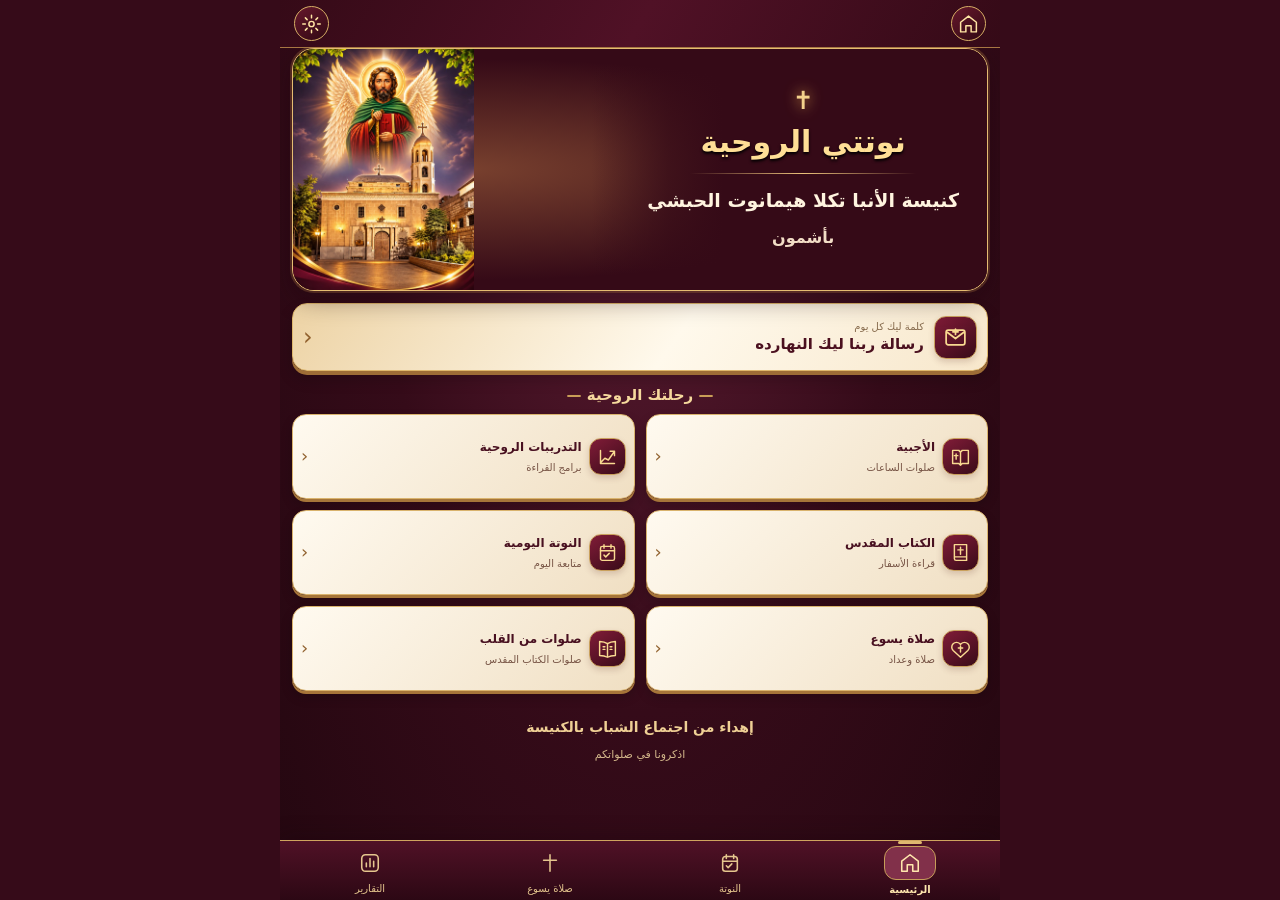
==== commit a2d253a4: "Add files via upload" ====
--- a/app/src/main/assets/index.html
+++ b/app/src/main/assets/index.html
@@ -1 +1 @@
-<!doctype html><html lang="ar" dir="rtl"><head><meta charset="utf-8"><meta name="viewport" content="width=device-width,initial-scale=1,viewport-fit=cover"><meta name="theme-color" content="#350a17"><title>نوتتي الروحية</title><link rel="stylesheet" href="style.css"></head><body><div id="launchIntro" aria-hidden="true"><div class="launch-rays"></div><div class="launch-orbit"></div><img src="launch-icon.png" alt=""><div class="launch-line"></div></div><div id="app"><header class="topbar"><button id="backBtn" class="icon-btn" onclick="go('home')" aria-label="الرئيسية"><svg viewBox="0 0 24 24" fill="none" stroke="currentColor" stroke-width="1.7" stroke-linecap="round" stroke-linejoin="round"><path d="M3 10 12 3l9 7v11h-6v-7H9v7H3z"/></svg></button><div class="topbrand"><strong id="screenTitle">نوتتي الروحية</strong><span>اجتماع الشباب • كنيسة الأنبا تكلا هيمانوت الحبشي بأشمون</span></div><button class="icon-btn" onclick="go('settings')" aria-label="الإعدادات"><svg viewBox="0 0 24 24" fill="none" stroke="currentColor" stroke-width="1.7" stroke-linecap="round" stroke-linejoin="round"><circle cx="12" cy="12" r="3"/><path d="M12 2v3m0 14v3M2 12h3m14 0h3M5 5l2 2m10 10 2 2M5 19l2-2M17 7l2-2"/></svg></button></header><main id="view"></main><nav class="bottom-nav"><button data-page="home" onclick="go('home')"><span><svg viewBox="0 0 24 24" fill="none" stroke="currentColor" stroke-width="1.7" stroke-linecap="round" stroke-linejoin="round"><path d="M3 10 12 3l9 7v11h-6v-7H9v7H3z"/></svg></span>الرئيسية</button><button data-page="daily" onclick="go('daily')"><span><svg viewBox="0 0 24 24" fill="none" stroke="currentColor" stroke-width="1.7" stroke-linecap="round" stroke-linejoin="round"><rect x="4" y="5" width="16" height="16" rx="3"/><path d="M8 3v4m8-4v4M4 10h16m-12 5 2 2 4-4"/></svg></span>النوتة</button><button data-page="jesus" onclick="go('jesus')"><span><svg viewBox="0 0 24 24" fill="none" stroke="currentColor" stroke-width="1.7" stroke-linecap="round" stroke-linejoin="round"><path d="M12 3v18M5 9h14"/></svg></span>صلاة يسوع</button><button data-page="reports" onclick="go('reports')"><span><svg viewBox="0 0 24 24" fill="none" stroke="currentColor" stroke-width="1.7" stroke-linecap="round" stroke-linejoin="round"><rect x="3" y="3" width="18" height="18" rx="4"/><path d="M8 16v-4m4 4V7m4 9v-6"/></svg></span>التقارير</button></nav></div><div id="modalRoot"></div><script src="content.js"></script><script src="jesus_prayers.js"></script><script src="bible_data.js"></script><script src="agpeya_data.js"></script><script src="app.js"></script><script src="reading.js"></script><script src="agpeya.js"></script><script>boot();requestAnimationFrame(()=>requestAnimationFrame(()=>{document.getElementById("launchIntro").classList.add("launch-play");setTimeout(()=>document.getElementById("launchIntro")?.remove(),1650)}));</script></body></html>
+<!doctype html><html lang="ar" dir="rtl"><head><meta charset="utf-8"><meta name="viewport" content="width=device-width,initial-scale=1,viewport-fit=cover"><meta name="theme-color" content="#350a17"><title>نوتتي الروحية</title><link rel="stylesheet" href="style.css"></head><body><div id="launchIntro" aria-hidden="true"><div class="launch-rays"></div><div class="launch-orbit"></div><img src="launch-icon.png" alt=""><div class="launch-line"></div></div><div id="app"><header class="topbar"><button id="backBtn" class="icon-btn" onclick="go('home')" aria-label="الرئيسية"><svg viewBox="0 0 24 24" fill="none" stroke="currentColor" stroke-width="1.7" stroke-linecap="round" stroke-linejoin="round"><path d="M3 10 12 3l9 7v11h-6v-7H9v7H3z"/></svg></button><div class="topbrand"><strong id="screenTitle">نوتتي الروحية</strong><span>كنيسة الأنبا تكلا هيمانوت الحبشي بأشمون</span></div><button class="icon-btn" onclick="go('settings')" aria-label="الإعدادات"><svg viewBox="0 0 24 24" fill="none" stroke="currentColor" stroke-width="1.7" stroke-linecap="round" stroke-linejoin="round"><circle cx="12" cy="12" r="3"/><path d="M12 2v3m0 14v3M2 12h3m14 0h3M5 5l2 2m10 10 2 2M5 19l2-2M17 7l2-2"/></svg></button></header><main id="view"></main><nav class="bottom-nav"><button data-page="home" onclick="go('home')"><span><svg viewBox="0 0 24 24" fill="none" stroke="currentColor" stroke-width="1.7" stroke-linecap="round" stroke-linejoin="round"><path d="M3 10 12 3l9 7v11h-6v-7H9v7H3z"/></svg></span>الرئيسية</button><button data-page="daily" onclick="go('daily')"><span><svg viewBox="0 0 24 24" fill="none" stroke="currentColor" stroke-width="1.7" stroke-linecap="round" stroke-linejoin="round"><rect x="4" y="5" width="16" height="16" rx="3"/><path d="M8 3v4m8-4v4M4 10h16m-12 5 2 2 4-4"/></svg></span>النوتة</button><button data-page="jesus" onclick="go('jesus')"><span><svg viewBox="0 0 24 24" fill="none" stroke="currentColor" stroke-width="1.7" stroke-linecap="round" stroke-linejoin="round"><path d="M12 3v18M5 9h14"/></svg></span>صلاة يسوع</button><button data-page="reports" onclick="go('reports')"><span><svg viewBox="0 0 24 24" fill="none" stroke="currentColor" stroke-width="1.7" stroke-linecap="round" stroke-linejoin="round"><rect x="3" y="3" width="18" height="18" rx="4"/><path d="M8 16v-4m4 4V7m4 9v-6"/></svg></span>التقارير</button></nav></div><div id="modalRoot"></div><script src="content.js"></script><script src="jesus_prayers.js"></script><script src="bible_data.js"></script><script src="agpeya_data.js"></script><script src="app.js"></script><script src="reading.js"></script><script src="agpeya.js"></script><script src="annual.js"></script><script>boot();requestAnimationFrame(()=>requestAnimationFrame(()=>{document.getElementById("launchIntro").classList.add("launch-play");setTimeout(()=>document.getElementById("launchIntro")?.remove(),1650)}));</script></body></html>
--- a/app/src/main/assets/style.css
+++ b/app/src/main/assets/style.css
@@ -166,3 +166,6 @@
 @media(max-width:350px){.royal-copy h1{font-size:18px}.royal-copy p{font-size:10px}.reader-selects .field{font-size:10px}}
 @media print{#app,main{background:white!important;color:black!important;height:auto!important;overflow:visible!important}.card,.reader-paper{background:white!important;color:black!important;box-shadow:none!important}.reader-paper .bible-text{color:black!important}}
 .card.night .eyebrow,.card.night .verse-source{color:#e8be78}.card .subtext,.card .label{color:#765d50}.prayer-toolbar .font-controls{flex-wrap:nowrap}.reading-surface.night{color:#f9ead5}.reader-paper.night .bible-text{color:#f9ead5}.report-line strong{color:#681b36}.fast-feature small{color:#765d50}
+
+/* V23 dedication */
+.royal-copy h2{font-size:clamp(13px,3.6vw,19px);line-height:1.85;text-wrap:balance;text-align:center}.royal-copy p{font-size:clamp(12px,3.4vw,16px);font-weight:600}.dedication-note{display:flex;flex-direction:column;align-items:center;gap:5px;text-align:center;padding:10px 4px 14px}.dedication-note strong{font-size:14px;color:#efd095}.dedication-note small{font-size:11px;color:#d4b88b}
